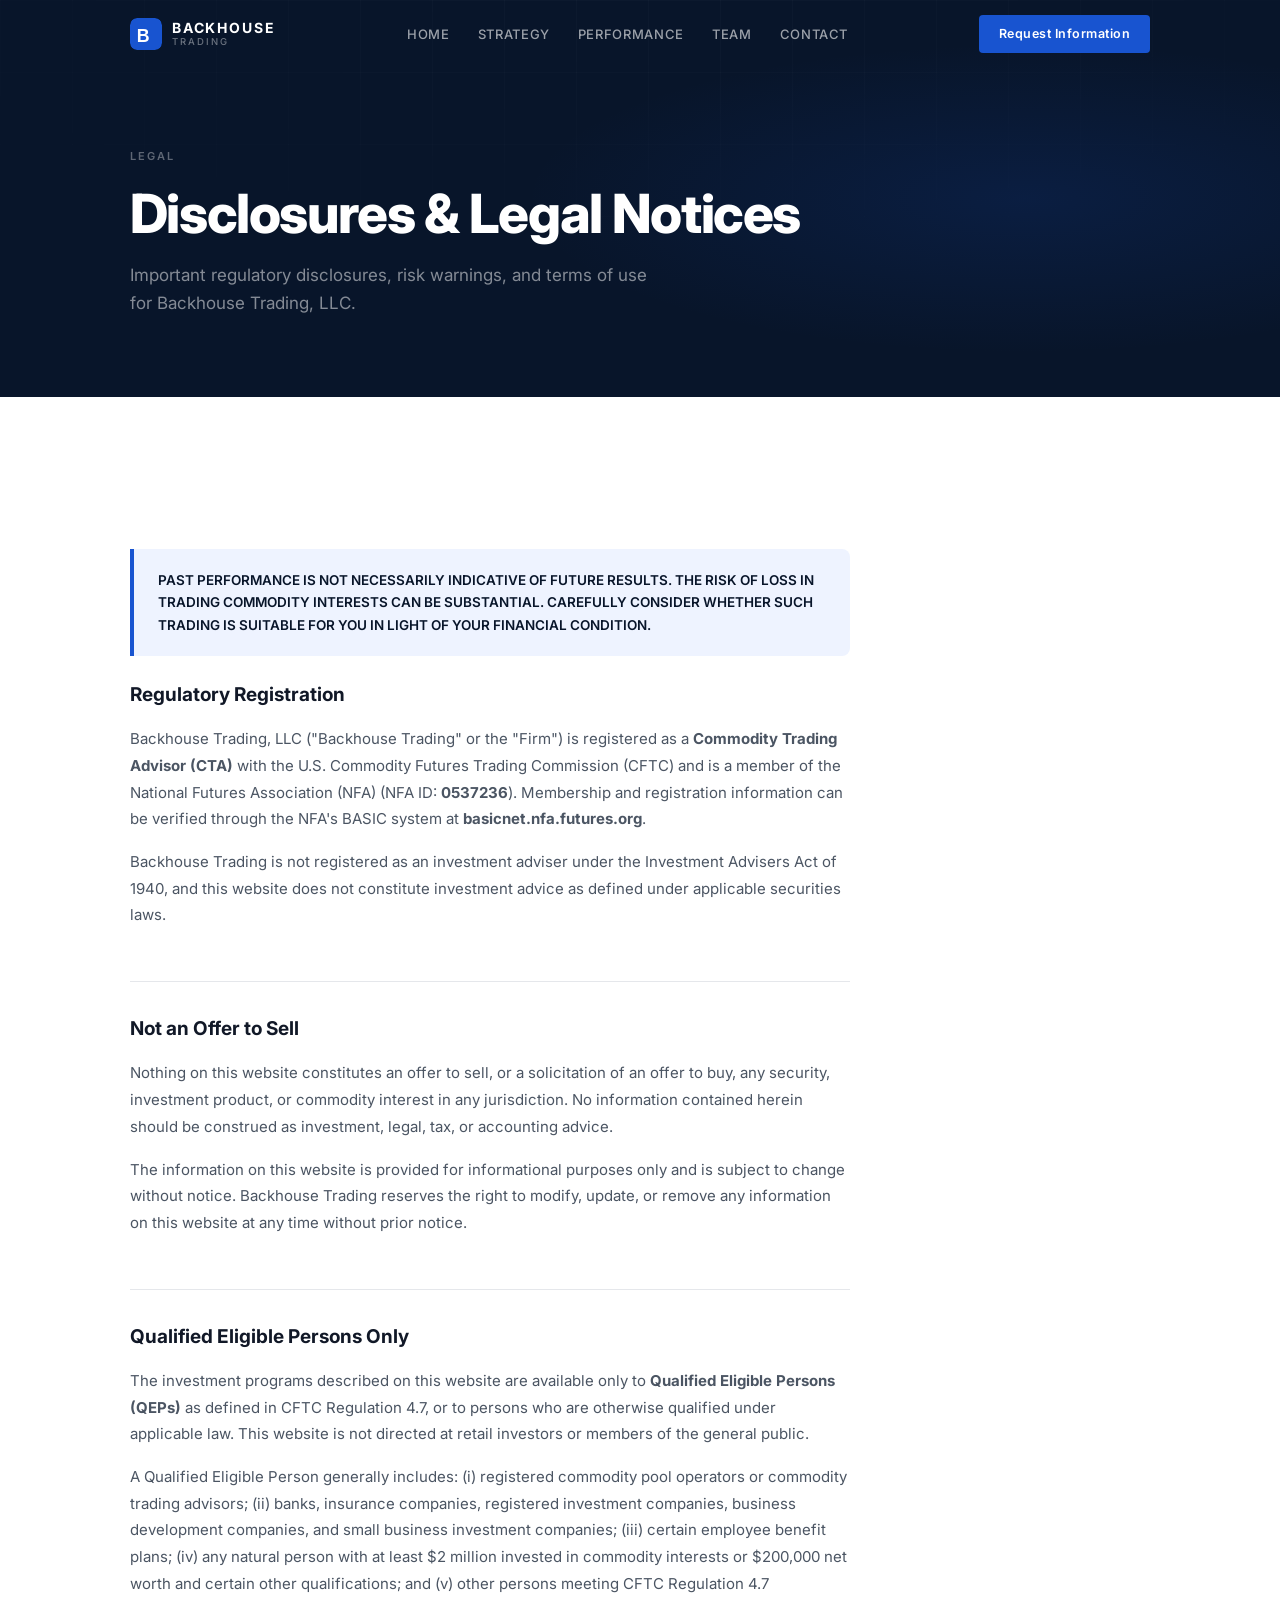
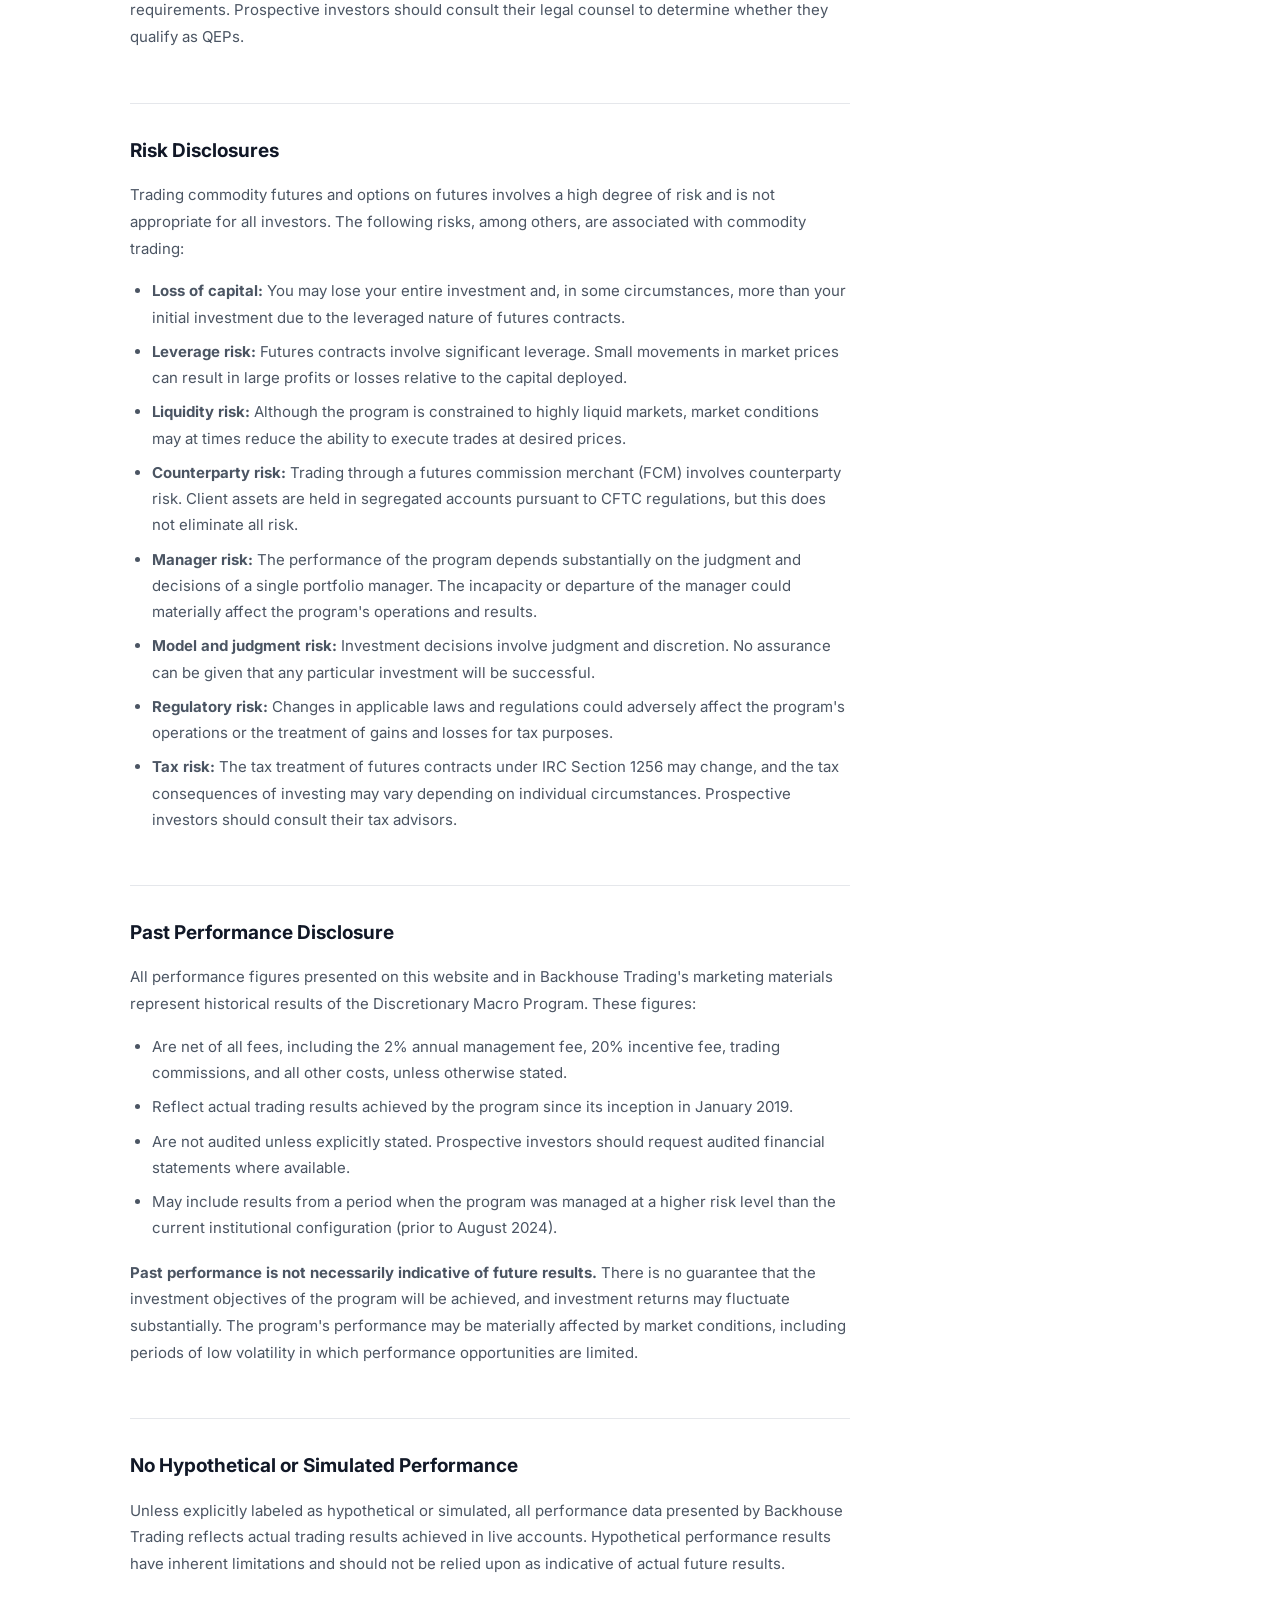
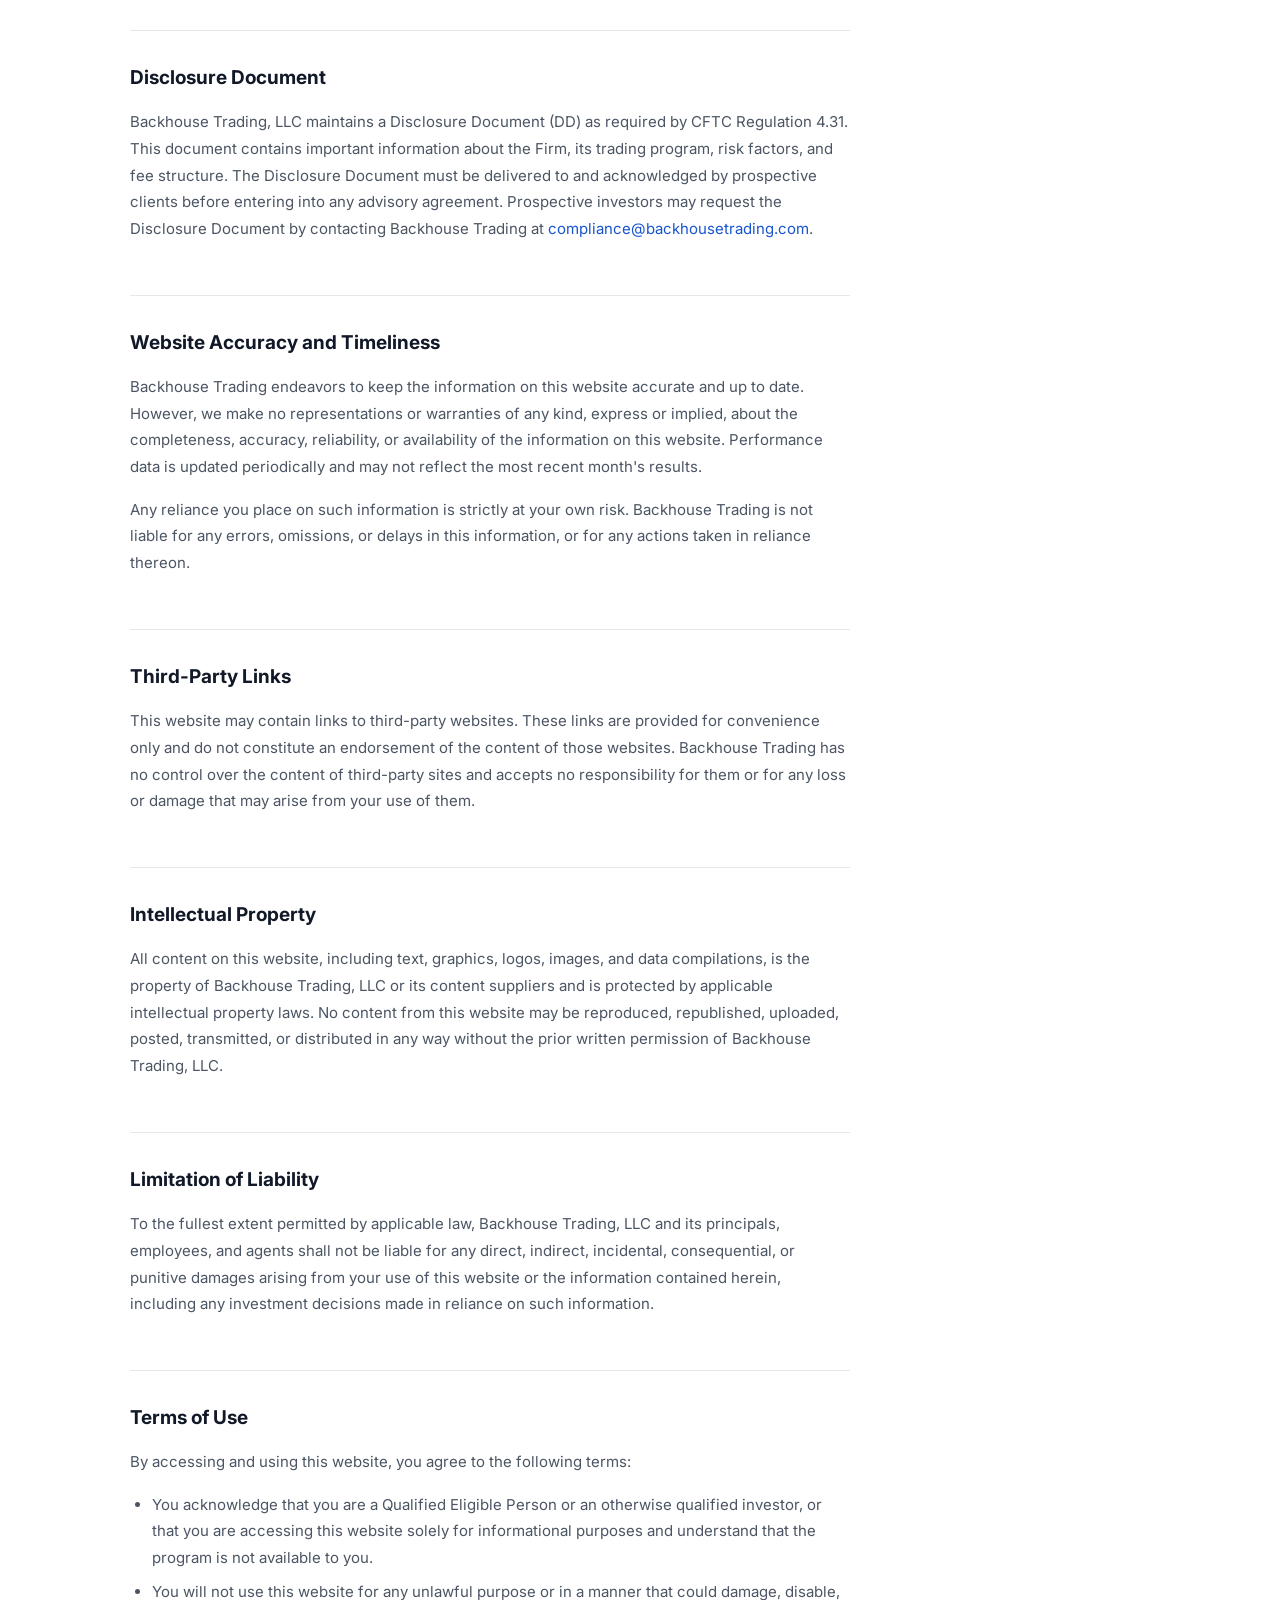
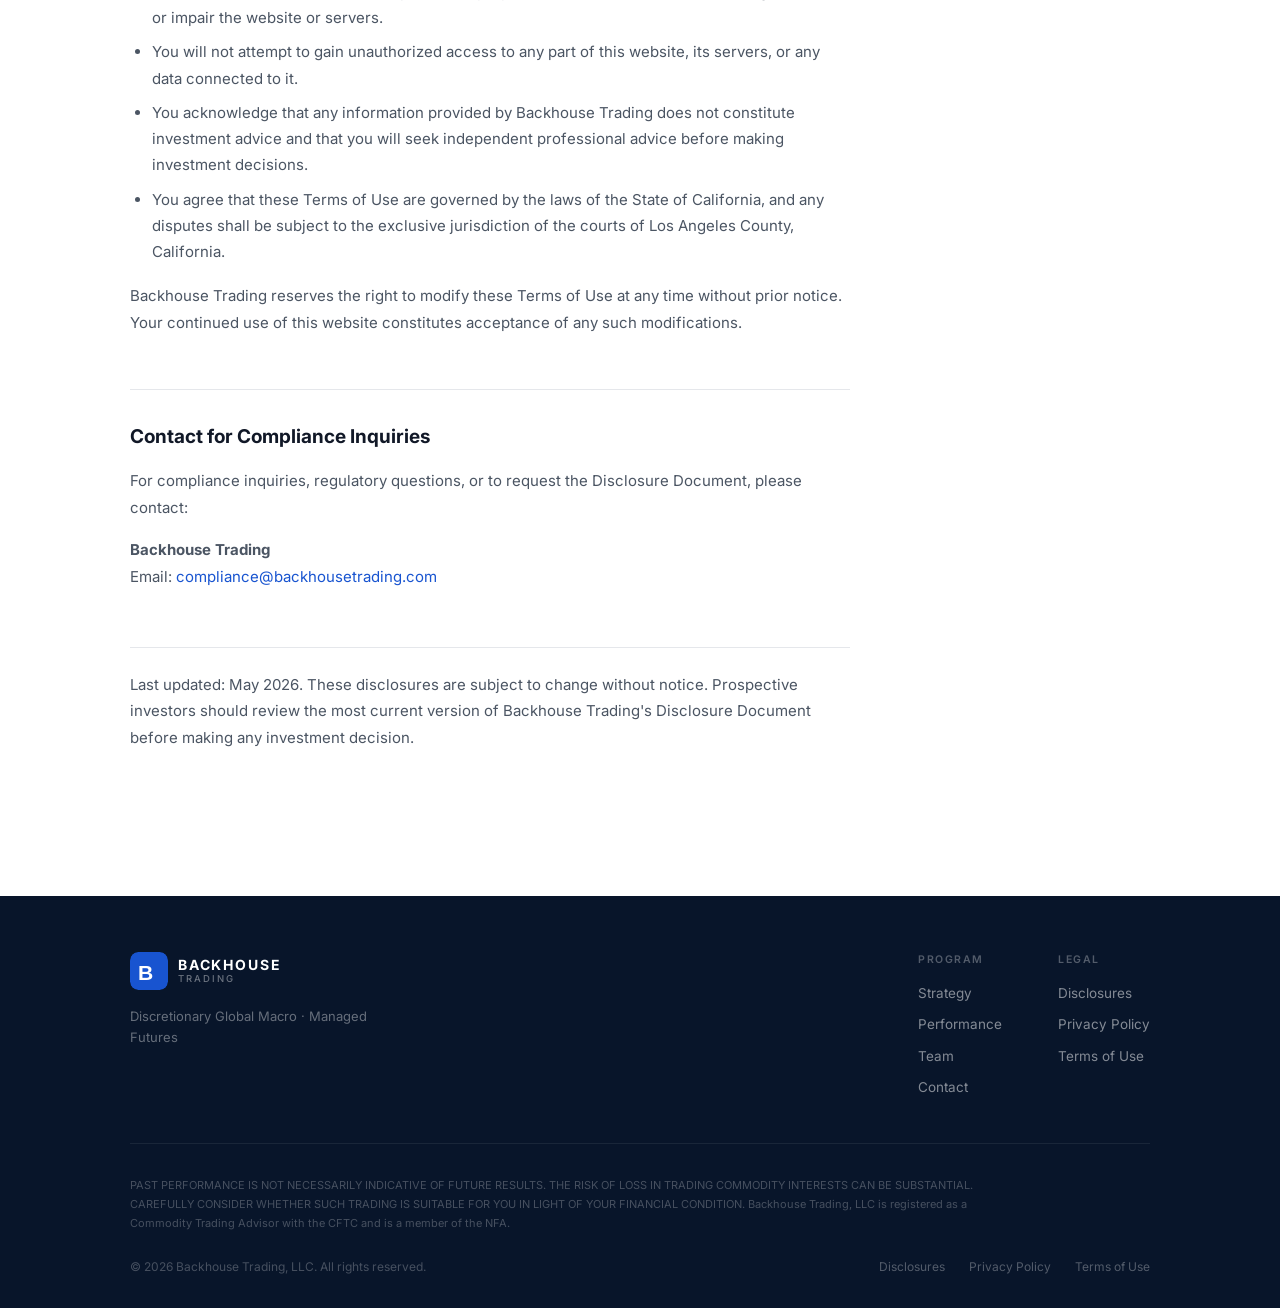
==== legal.html @ 1da24211 "initial design" ====
<!DOCTYPE html>
<html lang="en">
<head>
  <meta charset="UTF-8">
  <meta name="viewport" content="width=device-width, initial-scale=1.0">
  <title>Legal Disclosures — Backhouse Trading</title>
  <meta name="description" content="Legal disclosures, regulatory information, and important risk notices for Backhouse Trading, LLC.">
  <meta name="robots" content="noindex, nofollow">
  <link rel="stylesheet" href="assets/css/styles.css">
  <link rel="icon" type="image/svg+xml" href="data:image/svg+xml,<svg xmlns='http://www.w3.org/2000/svg' viewBox='0 0 32 32'><rect width='32' height='32' rx='6' fill='%231854D0'/><text x='6' y='23' font-family='Inter,sans-serif' font-size='18' font-weight='800' fill='white'>B</text></svg>">
</head>
<body>

<!-- ======================================================
     NAVIGATION
     ====================================================== -->
<nav class="nav nav--scrolled" role="navigation">
  <div class="nav__inner">
    <a class="nav__logo" href="index.html">
      <img class="nav__logo-mark" src="assets/img/logo-mark.svg" alt="" aria-hidden="true">
      <div class="nav__logo-text">
        <span class="nav__logo-name">Backhouse</span>
        <span class="nav__logo-sub">Trading</span>
      </div>
    </a>
    <ul class="nav__links">
      <li><a href="index.html">Home</a></li>
      <li><a href="strategy.html">Strategy</a></li>
      <li><a href="performance.html">Performance</a></li>
      <li><a href="index.html#team">Team</a></li>
      <li><a href="index.html#contact">Contact</a></li>
    </ul>
    <a class="nav__cta" href="index.html#contact">Request Information</a>
    <button class="nav__hamburger" aria-label="Toggle menu"><span></span><span></span><span></span></button>
  </div>
</nav>
<div class="nav__drawer">
  <a href="index.html">Home</a>
  <a href="strategy.html">Strategy</a>
  <a href="performance.html">Performance</a>
  <a href="index.html#team">Team</a>
  <a href="index.html#contact">Contact</a>
</div>

<!-- ======================================================
     PAGE HERO
     ====================================================== -->
<section class="page-hero">
  <div class="container page-hero__inner">
    <p class="page-hero__label">Legal</p>
    <h1 class="page-hero__title">Disclosures &amp; Legal Notices</h1>
    <p class="page-hero__subtitle">
      Important regulatory disclosures, risk warnings, and terms of use
      for Backhouse Trading, LLC.
    </p>
  </div>
</section>

<!-- ======================================================
     LEGAL CONTENT
     ====================================================== -->
<section class="legal-body">
  <div class="container">
    <div class="legal-content">

      <!-- Important Notice Box -->
      <div class="notice-box">
        <p>PAST PERFORMANCE IS NOT NECESSARILY INDICATIVE OF FUTURE RESULTS. THE RISK OF LOSS IN TRADING
        COMMODITY INTERESTS CAN BE SUBSTANTIAL. CAREFULLY CONSIDER WHETHER SUCH TRADING IS SUITABLE FOR
        YOU IN LIGHT OF YOUR FINANCIAL CONDITION.</p>
      </div>

      <h2>Regulatory Registration</h2>
      <p>
        Backhouse Trading, LLC ("Backhouse Trading" or the "Firm") is registered as a
        <strong>Commodity Trading Advisor (CTA)</strong> with the U.S. Commodity Futures Trading
        Commission (CFTC) and is a member of the National Futures Association (NFA)
        (NFA ID: <strong>0537236</strong>). Membership and registration information can be verified
        through the NFA's BASIC system at <strong>basicnet.nfa.futures.org</strong>.
      </p>
      <p>
        Backhouse Trading is not registered as an investment adviser under the Investment Advisers
        Act of 1940, and this website does not constitute investment advice as defined under
        applicable securities laws.
      </p>

      <h2>Not an Offer to Sell</h2>
      <p>
        Nothing on this website constitutes an offer to sell, or a solicitation of an offer to buy,
        any security, investment product, or commodity interest in any jurisdiction. No information
        contained herein should be construed as investment, legal, tax, or accounting advice.
      </p>
      <p>
        The information on this website is provided for informational purposes only and is subject
        to change without notice. Backhouse Trading reserves the right to modify, update, or remove
        any information on this website at any time without prior notice.
      </p>

      <h2>Qualified Eligible Persons Only</h2>
      <p>
        The investment programs described on this website are available only to
        <strong>Qualified Eligible Persons (QEPs)</strong> as defined in CFTC Regulation 4.7, or to
        persons who are otherwise qualified under applicable law. This website is not directed at
        retail investors or members of the general public.
      </p>
      <p>
        A Qualified Eligible Person generally includes: (i) registered commodity pool operators or
        commodity trading advisors; (ii) banks, insurance companies, registered investment companies,
        business development companies, and small business investment companies; (iii) certain employee
        benefit plans; (iv) any natural person with at least $2 million invested in commodity interests
        or $200,000 net worth and certain other qualifications; and (v) other persons meeting CFTC
        Regulation 4.7 requirements. Prospective investors should consult their legal counsel to
        determine whether they qualify as QEPs.
      </p>

      <h2>Risk Disclosures</h2>
      <p>
        Trading commodity futures and options on futures involves a high degree of risk and is not
        appropriate for all investors. The following risks, among others, are associated with
        commodity trading:
      </p>
      <ul>
        <li><strong>Loss of capital:</strong> You may lose your entire investment and, in some circumstances, more than your initial investment due to the leveraged nature of futures contracts.</li>
        <li><strong>Leverage risk:</strong> Futures contracts involve significant leverage. Small movements in market prices can result in large profits or losses relative to the capital deployed.</li>
        <li><strong>Liquidity risk:</strong> Although the program is constrained to highly liquid markets, market conditions may at times reduce the ability to execute trades at desired prices.</li>
        <li><strong>Counterparty risk:</strong> Trading through a futures commission merchant (FCM) involves counterparty risk. Client assets are held in segregated accounts pursuant to CFTC regulations, but this does not eliminate all risk.</li>
        <li><strong>Manager risk:</strong> The performance of the program depends substantially on the judgment and decisions of a single portfolio manager. The incapacity or departure of the manager could materially affect the program's operations and results.</li>
        <li><strong>Model and judgment risk:</strong> Investment decisions involve judgment and discretion. No assurance can be given that any particular investment will be successful.</li>
        <li><strong>Regulatory risk:</strong> Changes in applicable laws and regulations could adversely affect the program's operations or the treatment of gains and losses for tax purposes.</li>
        <li><strong>Tax risk:</strong> The tax treatment of futures contracts under IRC Section 1256 may change, and the tax consequences of investing may vary depending on individual circumstances. Prospective investors should consult their tax advisors.</li>
      </ul>

      <h2>Past Performance Disclosure</h2>
      <p>
        All performance figures presented on this website and in Backhouse Trading's marketing
        materials represent historical results of the Discretionary Macro Program. These figures:
      </p>
      <ul>
        <li>Are net of all fees, including the 2% annual management fee, 20% incentive fee, trading commissions, and all other costs, unless otherwise stated.</li>
        <li>Reflect actual trading results achieved by the program since its inception in January 2019.</li>
        <li>Are not audited unless explicitly stated. Prospective investors should request audited financial statements where available.</li>
        <li>May include results from a period when the program was managed at a higher risk level than the current institutional configuration (prior to August 2024).</li>
      </ul>
      <p>
        <strong>Past performance is not necessarily indicative of future results.</strong> There is no
        guarantee that the investment objectives of the program will be achieved, and investment returns
        may fluctuate substantially. The program's performance may be materially affected by market
        conditions, including periods of low volatility in which performance opportunities are limited.
      </p>

      <h2>No Hypothetical or Simulated Performance</h2>
      <p>
        Unless explicitly labeled as hypothetical or simulated, all performance data presented by
        Backhouse Trading reflects actual trading results achieved in live accounts. Hypothetical
        performance results have inherent limitations and should not be relied upon as indicative
        of actual future results.
      </p>

      <h2>Disclosure Document</h2>
      <p>
        Backhouse Trading, LLC maintains a Disclosure Document (DD) as required by CFTC Regulation 4.31.
        This document contains important information about the Firm, its trading program, risk factors,
        and fee structure. The Disclosure Document must be delivered to and acknowledged by prospective
        clients before entering into any advisory agreement. Prospective investors may request the
        Disclosure Document by contacting Backhouse Trading at
        <a href="mailto:compliance@backhousetrading.com">compliance@backhousetrading.com</a>.
      </p>

      <h2>Website Accuracy and Timeliness</h2>
      <p>
        Backhouse Trading endeavors to keep the information on this website accurate and up to date.
        However, we make no representations or warranties of any kind, express or implied, about the
        completeness, accuracy, reliability, or availability of the information on this website.
        Performance data is updated periodically and may not reflect the most recent month's results.
      </p>
      <p>
        Any reliance you place on such information is strictly at your own risk. Backhouse Trading
        is not liable for any errors, omissions, or delays in this information, or for any actions
        taken in reliance thereon.
      </p>

      <h2>Third-Party Links</h2>
      <p>
        This website may contain links to third-party websites. These links are provided for
        convenience only and do not constitute an endorsement of the content of those websites.
        Backhouse Trading has no control over the content of third-party sites and accepts no
        responsibility for them or for any loss or damage that may arise from your use of them.
      </p>

      <h2>Intellectual Property</h2>
      <p>
        All content on this website, including text, graphics, logos, images, and data compilations,
        is the property of Backhouse Trading, LLC or its content suppliers and is protected by applicable
        intellectual property laws. No content from this website may be reproduced, republished,
        uploaded, posted, transmitted, or distributed in any way without the prior written permission
        of Backhouse Trading, LLC.
      </p>

      <h2>Limitation of Liability</h2>
      <p>
        To the fullest extent permitted by applicable law, Backhouse Trading, LLC and its principals,
        employees, and agents shall not be liable for any direct, indirect, incidental, consequential,
        or punitive damages arising from your use of this website or the information contained herein,
        including any investment decisions made in reliance on such information.
      </p>

      <h2 id="terms">Terms of Use</h2>
      <p>
        By accessing and using this website, you agree to the following terms:
      </p>
      <ul>
        <li>You acknowledge that you are a Qualified Eligible Person or an otherwise qualified investor, or that you are accessing this website solely for informational purposes and understand that the program is not available to you.</li>
        <li>You will not use this website for any unlawful purpose or in a manner that could damage, disable, or impair the website or servers.</li>
        <li>You will not attempt to gain unauthorized access to any part of this website, its servers, or any data connected to it.</li>
        <li>You acknowledge that any information provided by Backhouse Trading does not constitute investment advice and that you will seek independent professional advice before making investment decisions.</li>
        <li>You agree that these Terms of Use are governed by the laws of the State of California, and any disputes shall be subject to the exclusive jurisdiction of the courts of Los Angeles County, California.</li>
      </ul>
      <p>
        Backhouse Trading reserves the right to modify these Terms of Use at any time without prior notice.
        Your continued use of this website constitutes acceptance of any such modifications.
      </p>

      <h2>Contact for Compliance Inquiries</h2>
      <p>
        For compliance inquiries, regulatory questions, or to request the Disclosure Document, please contact:
      </p>
      <p>
        <strong>Backhouse Trading</strong><br>
        Email: <a href="mailto:compliance@backhousetrading.com">compliance@backhousetrading.com</a>
      </p>

      <p class="legal-meta">
        Last updated: May 2026. These disclosures are subject to change without notice. Prospective
        investors should review the most current version of Backhouse Trading's Disclosure Document
        before making any investment decision.
      </p>
    </div>
  </div>
</section>

<!-- ======================================================
     FOOTER
     ====================================================== -->
<footer class="footer" role="contentinfo">
  <div class="container footer__inner">
    <div class="footer__top">
      <div class="footer__brand">
        <div class="footer__brand-lockup">
          <img class="footer__brand-mark" src="assets/img/logo-mark.svg" alt="" aria-hidden="true">
          <div>
            <p class="footer__brand-name">Backhouse</p>
            <p class="footer__brand-sub">Trading</p>
          </div>
        </div>
        <p class="footer__brand-tagline">Discretionary Global Macro · Managed Futures</p>
      </div>
      <nav class="footer__nav" aria-label="Footer navigation">
        <div>
          <p class="footer__col-title">Program</p>
          <div class="footer__col">
            <a href="strategy.html">Strategy</a>
            <a href="performance.html">Performance</a>
            <a href="index.html#team">Team</a>
            <a href="index.html#contact">Contact</a>
          </div>
        </div>
        <div>
          <p class="footer__col-title">Legal</p>
          <div class="footer__col">
            <a href="legal.html">Disclosures</a>
            <a href="privacy.html">Privacy Policy</a>
            <a href="legal.html#terms">Terms of Use</a>
          </div>
        </div>
      </nav>
    </div>
    <div class="footer__bottom">
      <p class="footer__disclaimer">
        PAST PERFORMANCE IS NOT NECESSARILY INDICATIVE OF FUTURE RESULTS. THE RISK OF LOSS IN TRADING COMMODITY INTERESTS CAN BE SUBSTANTIAL.
        CAREFULLY CONSIDER WHETHER SUCH TRADING IS SUITABLE FOR YOU IN LIGHT OF YOUR FINANCIAL CONDITION.
        Backhouse Trading, LLC is registered as a Commodity Trading Advisor with the CFTC and is a member of the NFA.
      </p>
      <div class="footer__meta">
        <p class="footer__copy">&copy; 2026 Backhouse Trading, LLC. All rights reserved.</p>
        <div class="footer__legal-links">
          <a href="legal.html">Disclosures</a>
          <a href="privacy.html">Privacy Policy</a>
          <a href="legal.html#terms">Terms of Use</a>
        </div>
      </div>
    </div>
  </div>
</footer>

<script src="assets/js/main.js"></script>
</body>
</html>
---- assets/css/styles.css ----
/* ============================================================
   BACKHOUSE TRADING — Stylesheet
   ============================================================ */

@import url('https://fonts.googleapis.com/css2?family=Inter:wght@300;400;500;600;700;800&display=swap');

/* --- Reset --- */
*, *::before, *::after { box-sizing: border-box; margin: 0; padding: 0; }
html { scroll-behavior: smooth; font-size: 16px; }
img { max-width: 100%; display: block; }

/* --- Design Tokens --- */
:root {
  --navy:        #08152A;
  --navy-mid:    #0D1F3C;
  --blue:        #1854D0;
  --blue-dark:   #1242AD;
  --blue-muted:  #EEF3FF;
  --white:       #FFFFFF;
  --off-white:   #F8F9FB;
  --gray-50:     #F3F4F6;
  --gray-100:    #E5E7EB;
  --gray-300:    #D1D5DB;
  --gray-500:    #6B7280;
  --gray-600:    #4B5563;
  --gray-700:    #374151;
  --gray-900:    #111827;
  --positive:    #16A34A;
  --negative:    #DC2626;

  --font: 'Inter', -apple-system, BlinkMacSystemFont, 'Segoe UI', sans-serif;

  --section-pad: clamp(72px, 10vw, 128px);
  --page-margin: clamp(24px, 7vw, 108px);
  --max-width:   1200px;
  --radius:      8px;
  --transition:  180ms ease;
}

/* --- Base --- */
body {
  font-family: var(--font);
  color: var(--gray-900);
  background: var(--white);
  line-height: 1.6;
  -webkit-font-smoothing: antialiased;
}

a { color: var(--blue); text-decoration: none; transition: color var(--transition); }
a:hover { color: var(--blue-dark); }

/* --- Layout --- */
.container {
  max-width: var(--max-width);
  margin: 0 auto;
  padding: 0 var(--page-margin);
}

/* ============================================================
   NAVIGATION
   ============================================================ */
.nav {
  position: fixed;
  top: 0; left: 0; right: 0;
  z-index: 200;
  height: 68px;
  display: flex;
  align-items: center;
  transition: background 280ms ease, box-shadow 280ms ease;
}

.nav--scrolled {
  background: rgba(8, 21, 42, 0.96);
  backdrop-filter: blur(16px);
  -webkit-backdrop-filter: blur(16px);
  box-shadow: 0 1px 0 rgba(255,255,255,0.07);
}

.nav__inner {
  max-width: var(--max-width);
  width: 100%;
  margin: 0 auto;
  padding: 0 var(--page-margin);
  display: flex;
  align-items: center;
  justify-content: space-between;
  gap: 32px;
}

.nav__logo {
  text-decoration: none;
  display: flex;
  flex-direction: row;
  align-items: center;
  gap: 10px;
  flex-shrink: 0;
}
.nav__logo-mark {
  width: 32px;
  height: 32px;
  border-radius: 7px;
  flex-shrink: 0;
  display: block;
}
.nav__logo-text {
  display: flex;
  flex-direction: column;
  gap: 2px;
}
.nav__logo-name {
  font-size: 14px;
  font-weight: 700;
  letter-spacing: 0.14em;
  text-transform: uppercase;
  color: var(--white);
  line-height: 1;
}
.nav__logo-sub {
  font-size: 9.5px;
  font-weight: 500;
  letter-spacing: 0.22em;
  text-transform: uppercase;
  color: rgba(255,255,255,0.4);
  line-height: 1;
}

.nav__links {
  display: flex;
  align-items: center;
  gap: 28px;
  list-style: none;
}
.nav__links a {
  font-size: 13px;
  font-weight: 500;
  letter-spacing: 0.05em;
  text-transform: uppercase;
  color: rgba(255,255,255,0.6);
  transition: color var(--transition);
  text-decoration: none;
}
.nav__links a:hover,
.nav__links a.active {
  color: var(--white);
}

.nav__cta {
  font-size: 12.5px;
  font-weight: 600;
  letter-spacing: 0.04em;
  color: var(--white) !important;
  background: var(--blue);
  padding: 9px 20px;
  border-radius: 4px;
  white-space: nowrap;
  transition: background var(--transition) !important;
}
.nav__cta:hover { background: var(--blue-dark) !important; }

/* Mobile hamburger */
.nav__hamburger {
  display: none;
  flex-direction: column;
  justify-content: center;
  gap: 5px;
  background: none;
  border: none;
  cursor: pointer;
  padding: 6px;
  z-index: 201;
}
.nav__hamburger span {
  display: block;
  width: 22px;
  height: 1.5px;
  background: var(--white);
  border-radius: 2px;
  transition: transform 260ms ease, opacity 260ms ease;
}
.nav__hamburger.open span:nth-child(1) { transform: translateY(6.5px) rotate(45deg); }
.nav__hamburger.open span:nth-child(2) { opacity: 0; }
.nav__hamburger.open span:nth-child(3) { transform: translateY(-6.5px) rotate(-45deg); }

/* Mobile nav drawer */
.nav__drawer {
  display: none;
  position: fixed;
  inset: 0;
  background: var(--navy);
  z-index: 199;
  flex-direction: column;
  align-items: center;
  justify-content: center;
  gap: 12px;
  opacity: 0;
  pointer-events: none;
  transition: opacity 260ms ease;
}
.nav__drawer.open {
  opacity: 1;
  pointer-events: all;
}
.nav__drawer a {
  font-size: 24px;
  font-weight: 600;
  color: rgba(255,255,255,0.7);
  text-decoration: none;
  transition: color var(--transition);
  padding: 12px 0;
}
.nav__drawer a:hover { color: var(--white); }

/* ============================================================
   HERO
   ============================================================ */
.hero {
  min-height: 100vh;
  background: var(--navy);
  display: flex;
  align-items: center;
  position: relative;
  overflow: hidden;
}

/* Radial glow */
.hero::before {
  content: '';
  position: absolute;
  inset: 0;
  background:
    radial-gradient(ellipse 70% 50% at 65% 40%, rgba(24, 84, 208, 0.18) 0%, transparent 65%),
    radial-gradient(ellipse 40% 40% at 10% 85%, rgba(24, 84, 208, 0.07) 0%, transparent 55%);
  pointer-events: none;
}

/* Subtle grid overlay */
.hero::after {
  content: '';
  position: absolute;
  inset: 0;
  background-image:
    linear-gradient(rgba(255,255,255,0.025) 1px, transparent 1px),
    linear-gradient(90deg, rgba(255,255,255,0.025) 1px, transparent 1px);
  background-size: 72px 72px;
  mask-image: radial-gradient(ellipse 100% 100% at 50% 0%, black 10%, transparent 80%);
  pointer-events: none;
}

.hero__content {
  position: relative;
  z-index: 1;
  max-width: var(--max-width);
  margin: 0 auto;
  padding: 120px var(--page-margin) 80px;
  width: 100%;
}

.hero__tag {
  display: inline-flex;
  align-items: center;
  gap: 8px;
  font-size: 11px;
  font-weight: 600;
  letter-spacing: 0.2em;
  text-transform: uppercase;
  color: var(--blue);
  margin-bottom: 28px;
}
.hero__tag::before {
  content: '';
  display: block;
  width: 20px;
  height: 1.5px;
  background: var(--blue);
  flex-shrink: 0;
}

.hero__title {
  font-size: clamp(38px, 5.5vw, 68px);
  font-weight: 800;
  line-height: 1.05;
  letter-spacing: -0.025em;
  color: var(--white);
  margin-bottom: 28px;
  max-width: 680px;
}
.hero__title em {
  font-style: normal;
  color: rgba(255,255,255,0.38);
}

.hero__subtitle {
  font-size: clamp(15px, 1.8vw, 18px);
  line-height: 1.7;
  color: rgba(255,255,255,0.55);
  max-width: 500px;
  margin-bottom: 44px;
}

.hero__actions {
  display: flex;
  gap: 12px;
  flex-wrap: wrap;
  margin-bottom: 80px;
}

/* Scroll indicator */
.hero__scroll {
  display: flex;
  align-items: center;
  gap: 10px;
  font-size: 11px;
  font-weight: 500;
  letter-spacing: 0.12em;
  text-transform: uppercase;
  color: rgba(255,255,255,0.25);
  margin-top: 0;
  position: absolute;
  bottom: 36px;
  left: var(--page-margin);
}
.hero__scroll-line {
  width: 28px;
  height: 1px;
  background: rgba(255,255,255,0.2);
}

/* Key stats strip */
.hero__stats {
  display: grid;
  grid-template-columns: repeat(4, 1fr);
  border: 1px solid rgba(255,255,255,0.09);
  border-radius: var(--radius);
  overflow: hidden;
  max-width: 820px;
  background: rgba(255,255,255,0.02);
}
.hero__stat {
  padding: 24px 20px 24px 28px;
  border-right: 1px solid rgba(255,255,255,0.09);
  transition: background var(--transition);
}
.hero__stat:last-child { border-right: none; }
.hero__stat:hover { background: rgba(255,255,255,0.04); }

.hero__stat-value {
  font-size: clamp(24px, 2.8vw, 32px);
  font-weight: 700;
  letter-spacing: -0.02em;
  color: var(--white);
  line-height: 1.1;
  margin-bottom: 8px;
}
.hero__stat-label {
  font-size: 11px;
  font-weight: 500;
  letter-spacing: 0.07em;
  text-transform: uppercase;
  color: rgba(255,255,255,0.38);
  line-height: 1.4;
}

/* ============================================================
   BUTTONS
   ============================================================ */
.btn {
  display: inline-flex;
  align-items: center;
  gap: 8px;
  font-family: var(--font);
  font-size: 13.5px;
  font-weight: 600;
  letter-spacing: 0.02em;
  padding: 13px 26px;
  border-radius: 4px;
  cursor: pointer;
  border: none;
  text-decoration: none;
  transition: all var(--transition);
  white-space: nowrap;
}
.btn--primary {
  background: var(--blue);
  color: var(--white);
}
.btn--primary:hover {
  background: var(--blue-dark);
  color: var(--white);
  transform: translateY(-1px);
  box-shadow: 0 8px 28px rgba(24, 84, 208, 0.38);
}
.btn--ghost {
  background: transparent;
  color: rgba(255,255,255,0.7);
  border: 1px solid rgba(255,255,255,0.18);
}
.btn--ghost:hover {
  background: rgba(255,255,255,0.06);
  color: var(--white);
  border-color: rgba(255,255,255,0.36);
}
.btn--outline {
  background: transparent;
  color: var(--blue);
  border: 1.5px solid var(--blue);
}
.btn--outline:hover {
  background: var(--blue);
  color: var(--white);
}

/* ============================================================
   SECTION TYPOGRAPHY
   ============================================================ */
.eyebrow {
  font-size: 11px;
  font-weight: 600;
  letter-spacing: 0.2em;
  text-transform: uppercase;
  color: var(--blue);
  margin-bottom: 14px;
}
.eyebrow--muted {
  color: rgba(255,255,255,0.38);
}

.section-title {
  font-size: clamp(26px, 3.5vw, 42px);
  font-weight: 700;
  letter-spacing: -0.02em;
  line-height: 1.15;
  color: var(--gray-900);
  margin-bottom: 18px;
}
.section-title--white { color: var(--white); }

.section-lead {
  font-size: 17px;
  line-height: 1.72;
  color: var(--gray-500);
  max-width: 560px;
}
.section-lead--white { color: rgba(255,255,255,0.55); }

/* ============================================================
   OVERVIEW (ABOUT THE PROGRAM)
   ============================================================ */
.overview { padding: var(--section-pad) 0; }

.overview__grid {
  display: grid;
  grid-template-columns: 1fr 1fr;
  gap: 80px;
  align-items: center;
}

.overview__features {
  display: flex;
  flex-direction: column;
  gap: 20px;
  margin-top: 40px;
}

.feature-item {
  display: flex;
  align-items: flex-start;
  gap: 18px;
}
.feature-item__icon {
  width: 40px;
  height: 40px;
  border-radius: 6px;
  background: var(--blue-muted);
  display: flex;
  align-items: center;
  justify-content: center;
  flex-shrink: 0;
  color: var(--blue);
}
.feature-item__title {
  font-size: 14.5px;
  font-weight: 600;
  color: var(--gray-900);
  margin-bottom: 4px;
}
.feature-item__text {
  font-size: 14px;
  line-height: 1.65;
  color: var(--gray-500);
}

/* Stats stack on right */
.stat-stack {
  display: flex;
  flex-direction: column;
  gap: 10px;
}
.stat-card {
  background: var(--off-white);
  border: 1px solid var(--gray-100);
  border-radius: var(--radius);
  padding: 22px 28px;
  display: flex;
  align-items: center;
  justify-content: space-between;
  transition: border-color var(--transition), box-shadow var(--transition), transform var(--transition);
}
.stat-card:hover {
  border-color: rgba(24, 84, 208, 0.3);
  box-shadow: 0 4px 20px rgba(24, 84, 208, 0.07);
  transform: translateX(4px);
}
.stat-card__label {
  font-size: 13px;
  font-weight: 500;
  color: var(--gray-500);
}
.stat-card__value {
  font-size: 24px;
  font-weight: 700;
  letter-spacing: -0.02em;
  color: var(--gray-900);
}
.stat-card__value--blue { color: var(--blue); }

.overview__note {
  font-size: 11px;
  color: var(--gray-300);
  margin-top: 16px;
  line-height: 1.6;
}

/* ============================================================
   PHILOSOPHY
   ============================================================ */
.philosophy {
  background: var(--navy);
  padding: var(--section-pad) 0;
}

.philosophy__header {
  max-width: 560px;
  margin-bottom: 60px;
}

.philosophy__grid {
  display: grid;
  grid-template-columns: repeat(3, 1fr);
  border-top: 1px solid rgba(255,255,255,0.07);
}
.philosophy__item {
  padding: 48px 40px;
  border-right: 1px solid rgba(255,255,255,0.07);
  transition: background var(--transition);
}
.philosophy__item:last-child { border-right: none; }
.philosophy__item:hover { background: rgba(255,255,255,0.03); }

.philosophy__num {
  font-size: 56px;
  font-weight: 800;
  letter-spacing: -0.04em;
  color: rgba(255,255,255,0.05);
  line-height: 1;
  margin-bottom: 28px;
}
.philosophy__title {
  font-size: 17px;
  font-weight: 600;
  color: var(--white);
  line-height: 1.35;
  margin-bottom: 14px;
}
.philosophy__text {
  font-size: 14px;
  line-height: 1.72;
  color: rgba(255,255,255,0.48);
}

/* ============================================================
   PROCESS
   ============================================================ */
.process { padding: var(--section-pad) 0; }

.process__header {
  display: grid;
  grid-template-columns: 1fr 1fr;
  gap: 40px;
  align-items: end;
  margin-bottom: 64px;
}

.process__steps {
  display: grid;
  grid-template-columns: repeat(3, 1fr);
  gap: 2px;
  background: var(--gray-100);
  border-radius: var(--radius);
  overflow: hidden;
}

.process__step {
  background: var(--white);
  padding: 40px 36px;
}

.process__step-badge {
  width: 36px;
  height: 36px;
  border-radius: 50%;
  background: var(--blue);
  color: var(--white);
  font-size: 14px;
  font-weight: 700;
  display: flex;
  align-items: center;
  justify-content: center;
  margin-bottom: 20px;
}
.process__step-title {
  font-size: 17px;
  font-weight: 700;
  color: var(--gray-900);
  margin-bottom: 24px;
}
.process__items {
  display: flex;
  flex-direction: column;
  gap: 14px;
}
.process__item-heading {
  font-size: 13px;
  font-weight: 600;
  color: var(--gray-700);
  margin-bottom: 3px;
}
.process__item-text {
  font-size: 13px;
  line-height: 1.6;
  color: var(--gray-500);
}
.process__item + .process__item {
  padding-top: 14px;
  border-top: 1px solid var(--gray-100);
}

/* Risk management pills */
.risk-rules {
  background: var(--off-white);
  border: 1px solid var(--gray-100);
  border-radius: var(--radius);
  padding: 40px;
  margin-top: 40px;
}
.risk-rules__title {
  font-size: 16px;
  font-weight: 700;
  color: var(--gray-900);
  margin-bottom: 24px;
}
.risk-rules__grid {
  display: grid;
  grid-template-columns: repeat(auto-fill, minmax(220px, 1fr));
  gap: 12px;
}
.risk-rule {
  display: flex;
  align-items: center;
  gap: 10px;
  font-size: 13.5px;
  color: var(--gray-700);
}
.risk-rule::before {
  content: '';
  width: 6px;
  height: 6px;
  border-radius: 50%;
  background: var(--blue);
  flex-shrink: 0;
}

/* ============================================================
   PERFORMANCE SNAPSHOT
   ============================================================ */
.perf-snap {
  background: var(--off-white);
  padding: var(--section-pad) 0;
}

.perf-snap__header {
  display: flex;
  justify-content: space-between;
  align-items: flex-end;
  margin-bottom: 48px;
  gap: 24px;
  flex-wrap: wrap;
}

.perf-metrics {
  display: grid;
  grid-template-columns: repeat(4, 1fr);
  gap: 16px;
  margin-bottom: 12px;
}
.perf-metric {
  background: var(--white);
  border: 1px solid var(--gray-100);
  border-radius: var(--radius);
  padding: 28px 24px;
  text-align: center;
  transition: box-shadow var(--transition), transform var(--transition);
}
.perf-metric:hover {
  box-shadow: 0 8px 32px rgba(0,0,0,0.06);
  transform: translateY(-2px);
}
.perf-metric__value {
  font-size: clamp(26px, 3vw, 36px);
  font-weight: 700;
  letter-spacing: -0.025em;
  color: var(--gray-900);
  margin-bottom: 8px;
}
.perf-metric__value--blue { color: var(--blue); }
.perf-metric__label {
  font-size: 11px;
  font-weight: 600;
  letter-spacing: 0.07em;
  text-transform: uppercase;
  color: var(--gray-500);
  line-height: 1.5;
}
.perf-metric__period {
  font-size: 10px;
  color: var(--gray-300);
  margin-top: 4px;
  letter-spacing: 0.04em;
}

.perf-disclaimer {
  font-size: 11px;
  color: var(--gray-400, #9CA3AF);
  line-height: 1.65;
  margin-top: 20px;
}

/* Returns table */
.returns-wrap {
  overflow-x: auto;
  border-radius: var(--radius);
  border: 1px solid var(--gray-100);
  margin-top: 48px;
  box-shadow: 0 2px 12px rgba(0,0,0,0.04);
}
.returns-table {
  width: 100%;
  border-collapse: collapse;
  background: var(--white);
  font-size: 13px;
}
.returns-table th {
  padding: 12px 8px;
  text-align: center;
  font-size: 10.5px;
  font-weight: 600;
  letter-spacing: 0.08em;
  text-transform: uppercase;
  color: var(--gray-500);
  background: var(--gray-50);
  border-bottom: 1px solid var(--gray-100);
  white-space: nowrap;
}
.returns-table th:first-child {
  text-align: left;
  padding-left: 20px;
  position: sticky;
  left: 0;
  z-index: 2;
  background: var(--gray-50);
}
.returns-table td:first-child {
  position: sticky;
  left: 0;
  z-index: 1;
  box-shadow: 2px 0 6px rgba(0,0,0,0.05);
}
.returns-table td {
  padding: 10px 8px;
  text-align: center;
  border-bottom: 1px solid rgba(229,231,235,0.6);
  font-variant-numeric: tabular-nums;
  font-weight: 500;
  white-space: nowrap;
}
.returns-table td:first-child {
  text-align: left;
  padding-left: 20px;
  font-weight: 700;
  color: var(--gray-700);
  font-size: 13.5px;
}
.returns-table td:last-child { font-weight: 700; }
.returns-table tr:last-child td { border-bottom: none; }
.returns-table tr:hover td { background: rgba(24, 84, 208, 0.025); }

.cell--pos { color: var(--positive); background: rgba(22,163,74,0.06); }
.cell--neg { color: var(--negative); background: rgba(220,38,38,0.06); }
.cell--year.cell--pos { background: rgba(22,163,74,0.12); }
.cell--year.cell--neg { background: rgba(220,38,38,0.12); }
.cell--empty { color: var(--gray-300); }

/* ============================================================
   TEAM
   ============================================================ */
.team { padding: var(--section-pad) 0; }

.team__grid {
  display: grid;
  grid-template-columns: repeat(2, 1fr);
  gap: 32px;
  margin-top: 56px;
  max-width: 860px;
}

.team-card {
  display: flex;
  gap: 36px;
  align-items: flex-start;
  background: var(--off-white);
  border: 1px solid var(--gray-100);
  border-radius: 12px;
  padding: 40px;
  transition: box-shadow var(--transition), transform var(--transition);
}
.team-card:hover {
  box-shadow: 0 8px 36px rgba(0,0,0,0.07);
  transform: translateY(-2px);
}
.team-card__avatar {
  width: 120px;
  height: 120px;
  border-radius: 12px;
  background: var(--blue-muted);
  flex-shrink: 0;
  display: flex;
  align-items: center;
  justify-content: center;
  font-size: 28px;
  font-weight: 700;
  color: var(--blue);
  overflow: hidden;
}
.team-card__avatar img {
  width: 100%;
  height: 100%;
  object-fit: contain;
}
.team-card__name {
  font-size: 17px;
  font-weight: 700;
  color: var(--gray-900);
  margin-bottom: 3px;
}
.team-card__role {
  font-size: 11px;
  font-weight: 600;
  letter-spacing: 0.1em;
  text-transform: uppercase;
  color: var(--blue);
  margin-bottom: 14px;
}
.team-card__bio {
  font-size: 13.5px;
  line-height: 1.7;
  color: var(--gray-500);
}
.team-card__contact {
  margin-top: 14px;
  display: flex;
  flex-direction: column;
  gap: 4px;
}
.team-card__contact a {
  font-size: 13px;
  color: var(--gray-600);
  text-decoration: none;
  transition: color var(--transition);
  display: flex;
  align-items: center;
  gap: 7px;
}
.team-card__contact a:hover { color: var(--blue); }

.team-card__edu {
  display: flex;
  align-items: center;
  gap: 14px;
  margin-top: 20px;
  padding-top: 18px;
  border-top: 1px solid var(--gray-100);
}
.team-card__seal {
  width: 40px;
  height: 40px;
  flex-shrink: 0;
  opacity: 0.8;
}
.team-card__nfa {
  font-size: 11px;
  font-weight: 600;
  letter-spacing: 0.06em;
  color: var(--blue);
  background: var(--blue-muted);
  border: 1px solid rgba(24,84,208,0.15);
  border-radius: 5px;
  padding: 4px 10px;
  white-space: nowrap;
  margin-left: auto;
}

/* ============================================================
   PARTNERS
   ============================================================ */
.partners {
  background: var(--navy);
  padding: var(--section-pad) 0;
}
.partners__lead {
  text-align: center;
  margin-bottom: 52px;
}
.partners__logos {
  display: grid;
  grid-template-columns: repeat(3, 1fr);
  gap: 8px 32px;
  margin-top: 52px;
  align-items: center;
}
.partner-logo {
  display: flex;
  align-items: center;
  justify-content: center;
  padding: 18px 20px;
  opacity: 0.48;
  transition: opacity var(--transition), transform var(--transition);
  border-radius: 6px;
}
.partner-logo:hover {
  opacity: 0.88;
  transform: translateY(-2px);
}
.partner-logo img {
  width: auto;
  display: block;
  max-width: 160px;
}
@media (max-width: 600px) {
  .partners__logos { grid-template-columns: repeat(2, 1fr); }
}

/* ============================================================
   CONTACT
   ============================================================ */
.contact { padding: var(--section-pad) 0; }

.contact__grid {
  display: grid;
  grid-template-columns: 1fr 1fr;
  gap: 80px;
  align-items: start;
}

.contact__info {
  display: flex;
  flex-direction: column;
  gap: 28px;
  margin-top: 36px;
}
.contact-item { }
.contact-item__label {
  display: flex;
  align-items: center;
  gap: 6px;
  font-size: 10.5px;
  font-weight: 600;
  letter-spacing: 0.14em;
  text-transform: uppercase;
  color: var(--gray-500);
  margin-bottom: 5px;
}
.contact-item__icon {
  color: var(--blue);
  flex-shrink: 0;
}
.contact-item__value {
  font-size: 15.5px;
  color: var(--gray-900);
}
.contact-item__value a {
  color: var(--gray-900);
  border-bottom: 1px solid var(--gray-200);
  transition: all var(--transition);
}
.contact-item__value a:hover {
  color: var(--blue);
  border-color: var(--blue);
}

/* Form */
.form {
  background: var(--off-white);
  border: 1px solid var(--gray-100);
  border-radius: 12px;
  padding: 40px;
}
.form__title {
  font-size: 20px;
  font-weight: 700;
  color: var(--gray-900);
  margin-bottom: 6px;
}
.form__subtitle {
  font-size: 13.5px;
  color: var(--gray-500);
  margin-bottom: 28px;
  line-height: 1.6;
}
.form__row {
  display: grid;
  grid-template-columns: 1fr 1fr;
  gap: 16px;
}
.form__group { margin-bottom: 18px; }
.form__label {
  display: block;
  font-size: 12.5px;
  font-weight: 600;
  color: var(--gray-700);
  margin-bottom: 7px;
  letter-spacing: 0.02em;
}
.form__input,
.form__select,
.form__textarea {
  width: 100%;
  font-family: var(--font);
  font-size: 14px;
  color: var(--gray-900);
  background: var(--white);
  border: 1px solid var(--gray-200);
  border-radius: 5px;
  padding: 11px 14px;
  outline: none;
  transition: border-color var(--transition), box-shadow var(--transition);
  -webkit-appearance: none;
}
.form__input:focus,
.form__select:focus,
.form__textarea:focus {
  border-color: var(--blue);
  box-shadow: 0 0 0 3px rgba(24, 84, 208, 0.1);
}
.form__textarea { resize: vertical; min-height: 96px; }
.form__note {
  font-size: 11px;
  color: var(--gray-400, #9CA3AF);
  margin-top: 14px;
  line-height: 1.65;
}
.form__success {
  text-align: center;
  padding: 48px 24px;
  color: var(--positive);
  font-size: 15px;
  font-weight: 500;
}

/* ============================================================
   FOOTER
   ============================================================ */
.footer {
  background: var(--navy);
  padding: 56px 0 32px;
}
.footer__top {
  display: flex;
  justify-content: space-between;
  align-items: flex-start;
  gap: 48px;
  padding-bottom: 44px;
  border-bottom: 1px solid rgba(255,255,255,0.07);
  flex-wrap: wrap;
}
.footer__brand { }
.footer__brand-lockup {
  display: flex;
  align-items: center;
  gap: 10px;
  margin-bottom: 16px;
}
.footer__brand-mark {
  width: 38px;
  height: 38px;
  border-radius: 8px;
  flex-shrink: 0;
  display: block;
}
.footer__brand-name {
  font-size: 14px;
  font-weight: 700;
  letter-spacing: 0.14em;
  text-transform: uppercase;
  color: var(--white);
  line-height: 1;
  margin-bottom: 2px;
}
.footer__brand-sub {
  font-size: 9.5px;
  font-weight: 500;
  letter-spacing: 0.22em;
  text-transform: uppercase;
  color: rgba(255,255,255,0.4);
  line-height: 1;
}
.footer__brand-tagline {
  font-size: 13px;
  color: rgba(255,255,255,0.38);
  margin-top: 14px;
  max-width: 240px;
  line-height: 1.6;
}

.footer__nav {
  display: flex;
  gap: 56px;
  flex-wrap: wrap;
}
.footer__col-title {
  font-size: 10.5px;
  font-weight: 600;
  letter-spacing: 0.14em;
  text-transform: uppercase;
  color: rgba(255,255,255,0.3);
  margin-bottom: 14px;
}
.footer__col {
  display: flex;
  flex-direction: column;
  gap: 10px;
}
.footer__col a {
  font-size: 13.5px;
  color: rgba(255,255,255,0.5);
  text-decoration: none;
  transition: color var(--transition);
}
.footer__col a:hover { color: var(--white); }

.footer__bottom {
  padding-top: 32px;
}
.footer__disclaimer {
  font-size: 11px;
  line-height: 1.72;
  color: rgba(255,255,255,0.25);
  max-width: 900px;
  margin-bottom: 24px;
}
.footer__meta {
  display: flex;
  justify-content: space-between;
  align-items: center;
  flex-wrap: wrap;
  gap: 12px;
}
.footer__copy {
  font-size: 12px;
  color: rgba(255,255,255,0.25);
}
.footer__legal-links {
  display: flex;
  gap: 24px;
}
.footer__legal-links a {
  font-size: 12px;
  color: rgba(255,255,255,0.3);
  text-decoration: none;
  transition: color var(--transition);
}
.footer__legal-links a:hover { color: rgba(255,255,255,0.65); }

/* ============================================================
   PAGE HERO (inner pages)
   ============================================================ */
.page-hero {
  background: var(--navy);
  padding: 148px 0 80px;
  position: relative;
  overflow: hidden;
}
.page-hero::before {
  content: '';
  position: absolute;
  inset: 0;
  background: radial-gradient(ellipse 60% 60% at 80% 50%, rgba(24, 84, 208, 0.14) 0%, transparent 65%);
}
.page-hero::after {
  content: '';
  position: absolute;
  inset: 0;
  background-image:
    linear-gradient(rgba(255,255,255,0.02) 1px, transparent 1px),
    linear-gradient(90deg, rgba(255,255,255,0.02) 1px, transparent 1px);
  background-size: 72px 72px;
  mask-image: radial-gradient(ellipse 100% 100% at 50% 0%, black 10%, transparent 75%);
}
.page-hero__inner {
  position: relative;
  z-index: 1;
}
.page-hero__label {
  font-size: 11px;
  font-weight: 600;
  letter-spacing: 0.2em;
  text-transform: uppercase;
  color: rgba(255,255,255,0.35);
  margin-bottom: 18px;
}
.page-hero__title {
  font-size: clamp(32px, 4.5vw, 54px);
  font-weight: 800;
  letter-spacing: -0.025em;
  color: var(--white);
  line-height: 1.1;
  margin-bottom: 18px;
}
.page-hero__subtitle {
  font-size: 17px;
  line-height: 1.65;
  color: rgba(255,255,255,0.5);
  max-width: 520px;
}

/* ============================================================
   LEGAL / PRIVACY CONTENT
   ============================================================ */
.legal-body {
  padding: var(--section-pad) 0;
}
.legal-content {
  max-width: 720px;
}
.legal-content h2 {
  font-size: 19px;
  font-weight: 700;
  color: var(--gray-900);
  margin: 52px 0 16px;
  padding-top: 32px;
  border-top: 1px solid var(--gray-100);
}
.legal-content h2:first-of-type {
  margin-top: 0;
  border-top: none;
  padding-top: 0;
}
.legal-content h3 {
  font-size: 15px;
  font-weight: 600;
  color: var(--gray-700);
  margin: 28px 0 10px;
}
.legal-content p {
  font-size: 15px;
  line-height: 1.78;
  color: var(--gray-600);
  margin-bottom: 16px;
}
.legal-content ul {
  margin: 0 0 18px 22px;
}
.legal-content li {
  font-size: 15px;
  line-height: 1.75;
  color: var(--gray-600);
  margin-bottom: 8px;
}
.notice-box {
  background: var(--blue-muted);
  border-left: 4px solid var(--blue);
  padding: 20px 24px;
  border-radius: 0 var(--radius) var(--radius) 0;
  margin: 24px 0;
}
.notice-box p {
  color: var(--navy);
  font-weight: 600;
  font-size: 13.5px !important;
  margin-bottom: 0 !important;
  line-height: 1.65;
}
.legal-meta {
  font-size: 13px;
  color: var(--gray-400, #9CA3AF);
  margin-top: 56px;
  padding-top: 24px;
  border-top: 1px solid var(--gray-100);
}

/* ============================================================
   PERFORMANCE PAGE EXTRAS
   ============================================================ */
.perf-comparison {
  display: grid;
  grid-template-columns: 1fr 1fr;
  gap: 24px;
  margin-top: 48px;
}
.perf-panel {
  background: var(--white);
  border: 1px solid var(--gray-100);
  border-radius: var(--radius);
  padding: 32px;
}
.perf-panel--blue {
  background: var(--blue);
  border-color: var(--blue);
}
.perf-panel__title {
  font-size: 13px;
  font-weight: 700;
  letter-spacing: 0.08em;
  text-transform: uppercase;
  color: var(--gray-500);
  margin-bottom: 6px;
}
.perf-panel--blue .perf-panel__title { color: rgba(255,255,255,0.65); }
.perf-panel__period {
  font-size: 12px;
  color: var(--gray-400, #9CA3AF);
  margin-bottom: 28px;
}
.perf-panel--blue .perf-panel__period { color: rgba(255,255,255,0.45); }
.perf-row {
  display: flex;
  justify-content: space-between;
  align-items: center;
  padding: 11px 0;
  border-bottom: 1px solid var(--gray-100);
}
.perf-panel--blue .perf-row { border-bottom-color: rgba(255,255,255,0.12); }
.perf-row:last-child { border-bottom: none; padding-bottom: 0; }
.perf-row:first-child { padding-top: 0; }
.perf-row__label {
  font-size: 13.5px;
  color: var(--gray-600);
}
.perf-panel--blue .perf-row__label { color: rgba(255,255,255,0.7); }
.perf-row__value {
  font-size: 15px;
  font-weight: 700;
  color: var(--gray-900);
  font-variant-numeric: tabular-nums;
}
.perf-panel--blue .perf-row__value { color: var(--white); }

/* Annual chart bar */
.annual-chart {
  margin-top: 48px;
}
.annual-chart__title {
  font-size: 14px;
  font-weight: 600;
  color: var(--gray-700);
  margin-bottom: 24px;
}
.bar-chart {
  display: flex;
  align-items: flex-end;
  gap: 10px;
  height: 180px;
}
.bar-chart__item {
  flex: 1;
  display: flex;
  flex-direction: column;
  align-items: center;
  justify-content: flex-end;
  height: 100%;
}
.bar-chart__bar {
  width: 100%;
  border-radius: 4px 4px 0 0;
  transition: opacity var(--transition);
  position: relative;
}
.bar-chart__bar--pos { background: var(--blue); }
.bar-chart__bar--neg { background: var(--negative); }
.bar-chart__bar:hover { opacity: 0.8; }
.bar-chart__tooltip {
  position: absolute;
  top: -28px;
  left: 50%;
  transform: translateX(-50%);
  font-size: 11px;
  font-weight: 700;
  white-space: nowrap;
  color: var(--gray-700);
}
.bar-chart__year {
  font-size: 11px;
  color: var(--gray-500);
  margin-top: 8px;
  font-weight: 500;
}

/* ============================================================
   SCROLL ANIMATIONS
   ============================================================ */
.fade-up {
  opacity: 0;
  transform: translateY(28px);
  transition: opacity 0.55s ease, transform 0.55s ease;
}
.fade-up.is-visible {
  opacity: 1;
  transform: translateY(0);
}
.fade-up[data-delay="1"] { transition-delay: 0.08s; }
.fade-up[data-delay="2"] { transition-delay: 0.16s; }
.fade-up[data-delay="3"] { transition-delay: 0.24s; }
.fade-up[data-delay="4"] { transition-delay: 0.32s; }

/* ============================================================
   PERFORMANCE COMPARISON TABLE
   ============================================================ */
.perf-compare-wrap {
  overflow: auto;
  margin-top: 48px;
  border: 1px solid var(--gray-100);
  border-radius: var(--radius);
}
.perf-compare-table {
  width: 100%;
  border-collapse: collapse;
  min-width: 520px;
}
.pct-th {
  padding: 20px 28px;
  text-align: right;
  vertical-align: bottom;
  border-bottom: 2px solid var(--gray-100);
}
.pct-th--label {
  text-align: left;
  width: 44%;
}
.pct-th--composite {
  background: var(--off-white);
  width: 28%;
  border-left: 1px solid var(--gray-100);
}
.pct-th--reduced {
  background: var(--blue);
  width: 28%;
  border-left: 1px solid rgba(255,255,255,0.15);
}
.pct-th-title {
  display: block;
  font-size: 12px;
  font-weight: 700;
  letter-spacing: 0.09em;
  text-transform: uppercase;
}
.pct-th--composite .pct-th-title { color: var(--gray-500); }
.pct-th--reduced .pct-th-title { color: rgba(255,255,255,0.7); }
.pct-th-period {
  display: block;
  font-size: 11px;
  margin-top: 4px;
  font-weight: 400;
}
.pct-th--composite .pct-th-period { color: var(--gray-400, #9CA3AF); }
.pct-th--reduced .pct-th-period { color: rgba(255,255,255,0.5); }
.pct-row td {
  padding: 11px 28px;
  border-bottom: 1px solid var(--gray-100);
  font-size: 13.5px;
}
.pct-row:last-child td { border-bottom: none; }
.pct-row:hover .pct-label,
.pct-row:hover .pct-val { background: rgba(0,0,0,0.018); }
.pct-label { color: var(--gray-600); }
.pct-val {
  text-align: right;
  font-weight: 700;
  font-variant-numeric: tabular-nums;
  color: var(--gray-900);
  background: var(--off-white);
  border-left: 1px solid var(--gray-100);
}
.pct-val--blue {
  background: var(--blue);
  color: var(--white);
  border-left: 1px solid rgba(255,255,255,0.15);
}
.pct-row:hover .pct-val--blue { background: var(--blue-dark); }

/* ============================================================
   HOLD PERIOD HORIZONTAL BAR CHART
   ============================================================ */
.hold-bar-chart {
  background: var(--navy);
  border-radius: var(--radius);
  padding: 36px 40px;
}
.hold-bar-chart__title {
  font-size: 11px;
  font-weight: 700;
  letter-spacing: 0.1em;
  text-transform: uppercase;
  color: rgba(255,255,255,0.45);
  text-align: center;
  margin-bottom: 28px;
}
.hold-bar-body {
  display: flex;
  flex-direction: column;
  gap: 18px;
}
.hold-bar-label {
  font-size: 12px;
  font-weight: 500;
  color: rgba(255,255,255,0.55);
  margin-bottom: 7px;
}
.hold-bar-row {
  display: flex;
  align-items: center;
  gap: 14px;
}
.hold-bar-track {
  flex: 1;
  height: 28px;
  background: rgba(255,255,255,0.07);
  border-radius: 5px;
  overflow: hidden;
}
.hold-bar-fill {
  height: 100%;
  background: var(--blue);
  border-radius: 5px;
}
.hold-bar-value {
  font-size: 13px;
  font-weight: 700;
  color: var(--white);
  white-space: nowrap;
  min-width: 54px;
  text-align: right;
  font-variant-numeric: tabular-nums;
}
.hold-bar-axis {
  display: flex;
  justify-content: space-between;
  font-size: 10px;
  color: rgba(255,255,255,0.2);
  margin-top: 6px;
  padding-right: 68px;
}

/* ============================================================
   PHILOSOPHY ICON (replaces .philosophy__num)
   ============================================================ */
.philosophy__icon {
  width: 44px;
  height: 44px;
  border-radius: 11px;
  background: rgba(255,255,255,0.07);
  color: rgba(255,255,255,0.75);
  display: flex;
  align-items: center;
  justify-content: center;
  margin-bottom: 24px;
  flex-shrink: 0;
}

/* ============================================================
   PERFORMANCE TABLE GROUP ROWS
   ============================================================ */
.pct-group-row td {
  padding: 14px 28px 8px;
  font-size: 10.5px;
  font-weight: 700;
  letter-spacing: 0.09em;
  text-transform: uppercase;
  color: var(--gray-400, #9CA3AF);
  background: var(--white) !important;
  border-bottom: 1px solid var(--gray-100);
  border-left: none !important;
}
.pct-group-row:first-child td { padding-top: 10px; }
.pct-group-icon {
  display: inline-flex;
  align-items: center;
  vertical-align: middle;
  margin-right: 7px;
  color: var(--blue);
  position: relative;
  top: -1px;
}

/* ============================================================
   TRADE SEGMENTATION PIE CHART
   ============================================================ */
.seg-pie-wrap {
  display: flex;
  align-items: center;
  gap: 32px;
}
.seg-pie {
  width: 160px;
  height: 160px;
  border-radius: 50%;
  flex-shrink: 0;
  background: conic-gradient(
    var(--blue) 0% 50%,
    rgba(24,84,208,0.48) 50% 78%,
    rgba(24,84,208,0.16) 78% 100%
  );
}
.seg-legend {
  display: flex;
  flex-direction: column;
  gap: 14px;
}
.seg-legend-item {
  display: flex;
  align-items: center;
  gap: 10px;
}
.seg-swatch {
  width: 11px;
  height: 11px;
  border-radius: 3px;
  flex-shrink: 0;
}
.seg-swatch--1 { background: var(--blue); }
.seg-swatch--2 { background: rgba(24,84,208,0.48); }
.seg-swatch--3 { background: rgba(24,84,208,0.16); border: 1px solid var(--gray-200, #E5E7EB); }
.seg-legend-label {
  font-size: 13.5px;
  color: var(--gray-600);
  flex: 1;
}
.seg-legend-pct {
  font-size: 14px;
  font-weight: 700;
  color: var(--gray-900);
  font-variant-numeric: tabular-nums;
}

/* ============================================================
   HOLD PERIOD TITLE
   ============================================================ */
.hold-period__title {
  grid-column: 1 / -1;
  text-align: center;
  font-size: 11px;
  font-weight: 700;
  letter-spacing: 0.1em;
  text-transform: uppercase;
  color: rgba(255,255,255,0.45);
  padding-bottom: 20px;
  margin-bottom: 4px;
  border-bottom: 1px solid rgba(255,255,255,0.08);
}

/* ============================================================
   MARKET GROUP — ICON CARDS
   ============================================================ */
.market-group__header {
  display: flex;
  align-items: center;
  gap: 12px;
  margin-bottom: 14px;
}
.market-group__icon {
  width: 36px;
  height: 36px;
  border-radius: 9px;
  background: var(--blue-muted);
  color: var(--blue);
  display: flex;
  align-items: center;
  justify-content: center;
  flex-shrink: 0;
}
.market-group__name { margin-bottom: 0; }
.market-instruments {
  display: flex;
  flex-wrap: wrap;
  gap: 6px;
}
.instrument-chip {
  font-size: 11.5px;
  font-weight: 500;
  color: var(--gray-700);
  background: var(--off-white);
  border: 1px solid var(--gray-100);
  border-radius: 4px;
  padding: 3px 9px;
  white-space: nowrap;
  font-variant-numeric: tabular-nums;
}

/* ============================================================
   STRATEGY INTRO GRID
   ============================================================ */
.strategy-intro-grid {
  display: grid;
  grid-template-columns: 1fr 1fr;
  gap: 80px;
  align-items: start;
}

.framework-cards-grid {
  display: grid;
  grid-template-columns: 1fr 1fr;
  gap: 32px;
  margin-top: 32px;
}

/* ============================================================
   RESPONSIVE
   ============================================================ */
@media (max-width: 1024px) {
  .overview__grid { grid-template-columns: 1fr; gap: 48px; }
  .philosophy__grid { grid-template-columns: 1fr; }
  .philosophy__item { border-right: none; border-bottom: 1px solid rgba(255,255,255,0.07); }
  .philosophy__item:last-child { border-bottom: none; }
  .process__steps { grid-template-columns: 1fr; }
  .process__header { grid-template-columns: 1fr; }
  .perf-metrics { grid-template-columns: repeat(2, 1fr); }
  .contact__grid { grid-template-columns: 1fr; gap: 48px; }
  .team__grid { grid-template-columns: 1fr; max-width: 720px; }
}

@media (max-width: 768px) {
  /* ── Nav: 2-row layout, no hamburger ── */
  .nav { height: auto; }
  .nav__inner { flex-wrap: wrap; padding-top: 14px; padding-bottom: 0; }
  .nav__links {
    display: flex;
    order: 3;
    width: 100%;
    gap: 0;
    overflow-x: auto;
    scrollbar-width: none;
    padding: 10px 0 12px;
    margin-top: 10px;
    border-top: 1px solid rgba(255,255,255,0.07);
    justify-content: space-between;
  }
  .nav__links::-webkit-scrollbar { display: none; }
  .nav__links a { font-size: 11px; letter-spacing: 0.07em; }
  .nav__cta { display: none; }
  .nav__hamburger { display: none; }
  .nav__drawer { display: none !important; }
  /* ── Layout ── */
  .hero__stats { grid-template-columns: repeat(2, 1fr); }
  .perf-metrics { grid-template-columns: 1fr 1fr; }
  .footer__top { flex-direction: column; gap: 32px; }
  .footer__nav { gap: 32px; }
  .footer__meta { flex-direction: column; align-items: flex-start; }
  .form__row { grid-template-columns: 1fr; }
  .risk-rules__grid { grid-template-columns: 1fr; }
  /* ── Pie chart: center and scale up ── */
  .seg-pie-wrap { flex-direction: column; align-items: center; gap: 24px; }
  .seg-pie { width: 180px; height: 180px; }
  /* ── Strategy intro grid + framework cards ── */
  .strategy-intro-grid { grid-template-columns: 1fr; gap: 48px; }
  .framework-cards-grid { grid-template-columns: 1fr; }
  /* ── Performance comparison table ── */
  .pct-th { padding: 14px 16px; }
  .pct-row td { padding: 9px 16px; }
  .pct-group-row td { padding: 12px 16px 6px; }
  .perf-compare-table { min-width: 420px; }
}

@media (max-width: 540px) {
  .hero__stats { grid-template-columns: 1fr; }
  .hero__actions { flex-direction: column; }
  .perf-metrics { grid-template-columns: 1fr; }
  .form { padding: 24px; }
  .bar-chart { height: 120px; }
  /* Returns table: compact on small phones to minimise scroll */
  .returns-table { font-size: 10.5px; }
  .returns-table th { padding: 8px 4px; font-size: 9px; letter-spacing: 0.04em; }
  .returns-table th:first-child { padding-left: 12px; }
  .returns-table td { padding: 7px 4px; }
  .returns-table td:first-child { padding-left: 12px; font-size: 11px; }
}
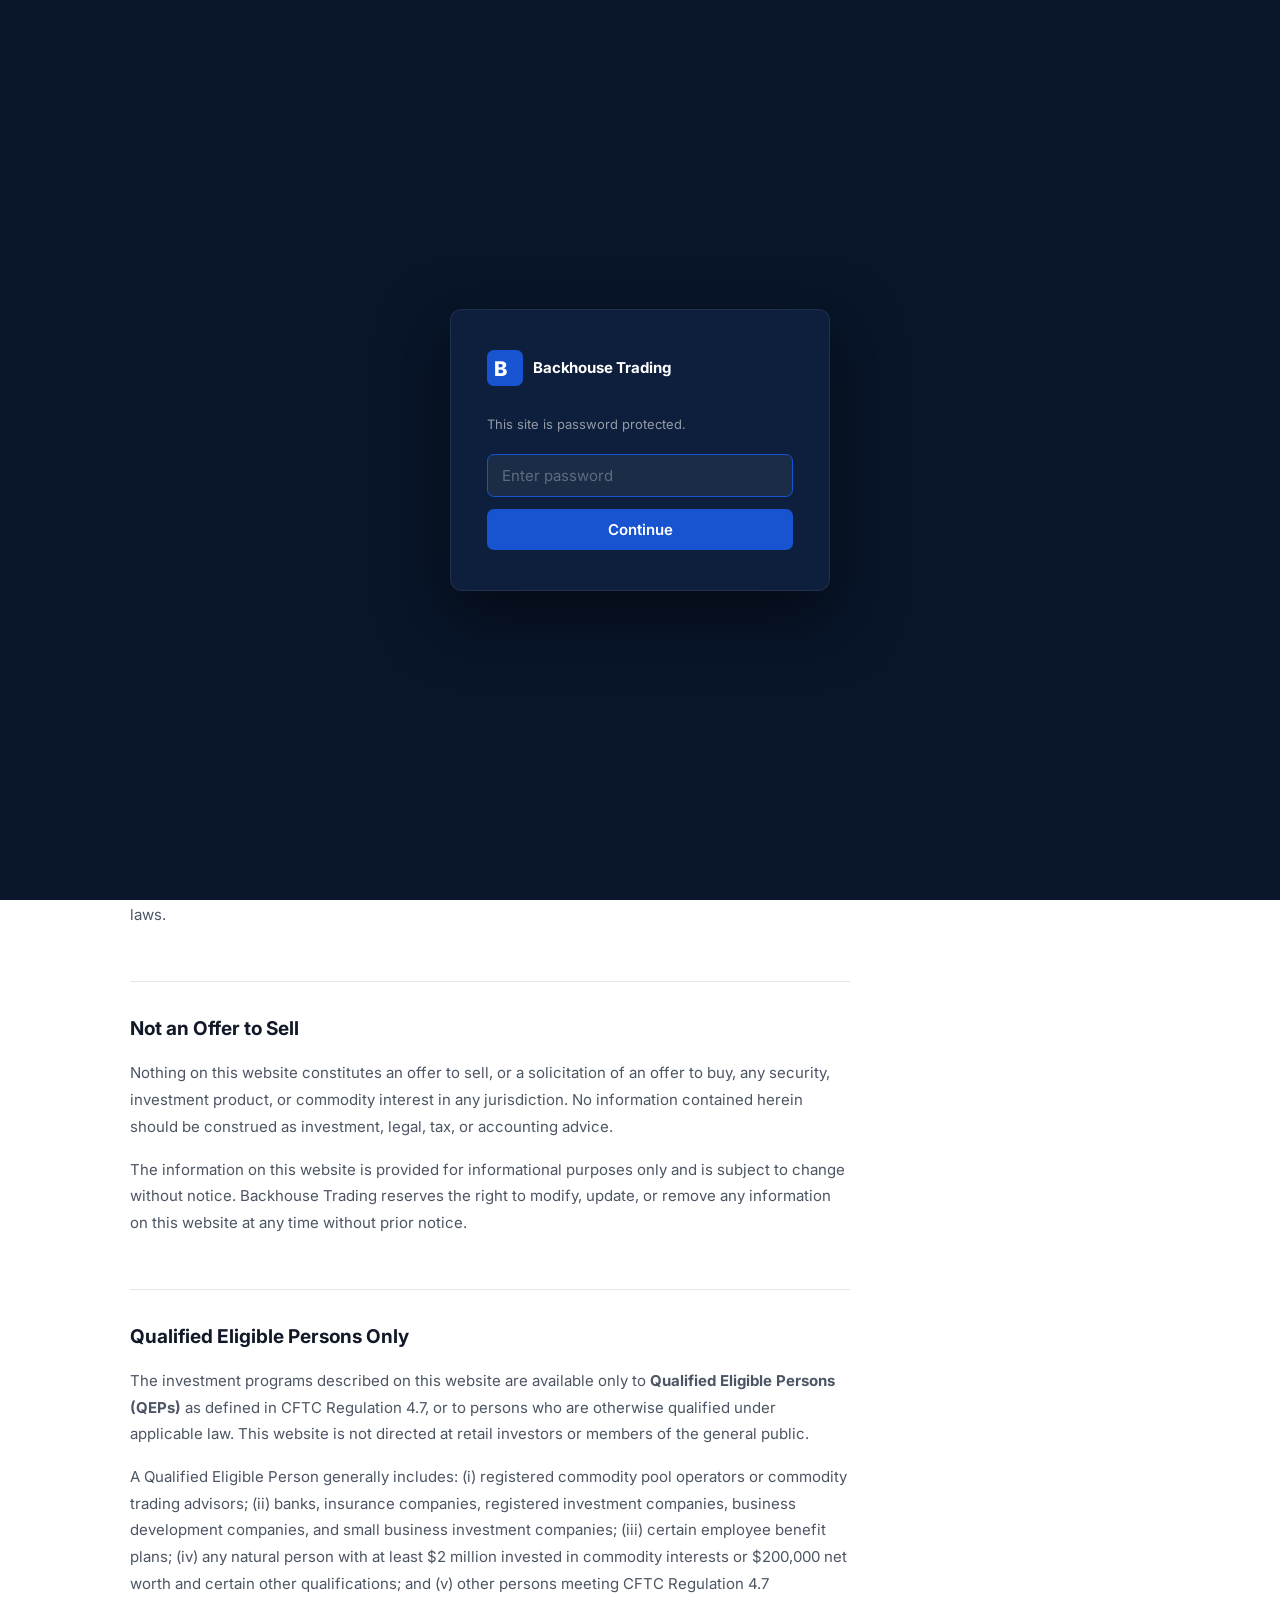
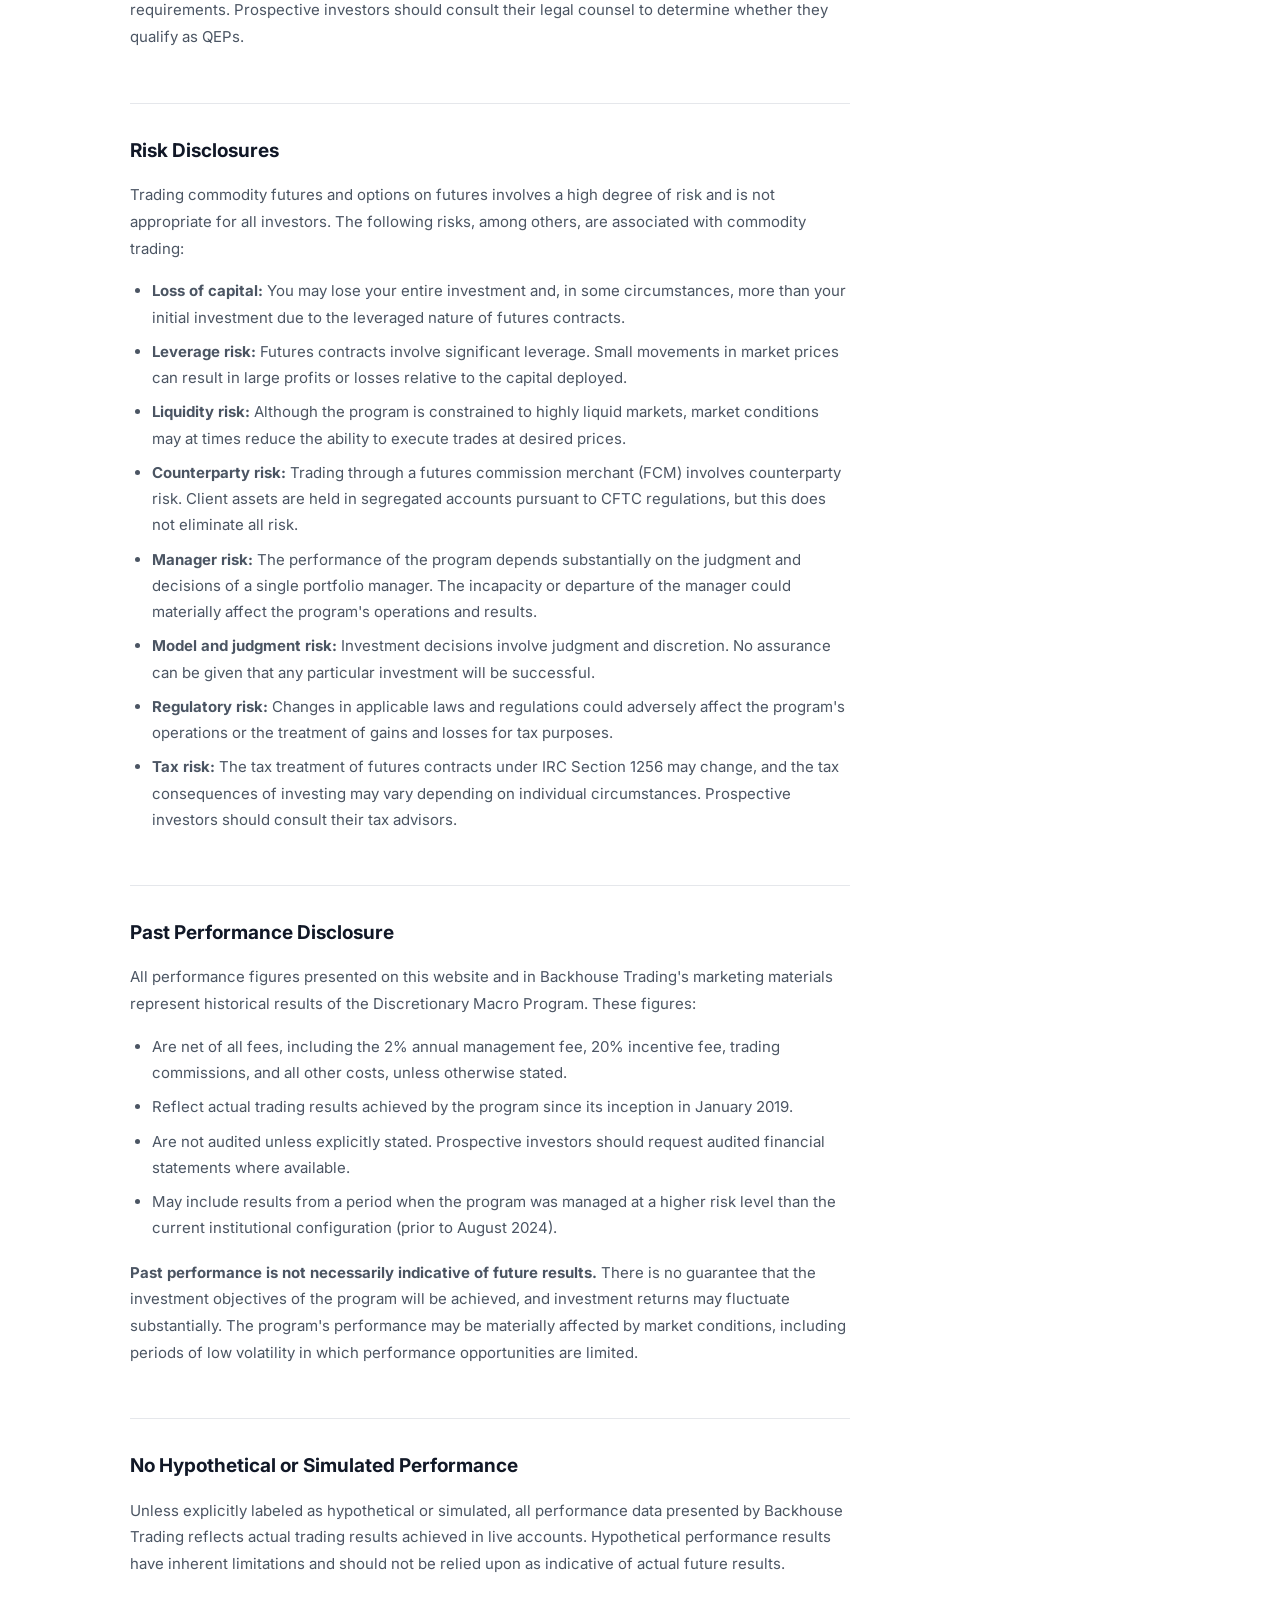
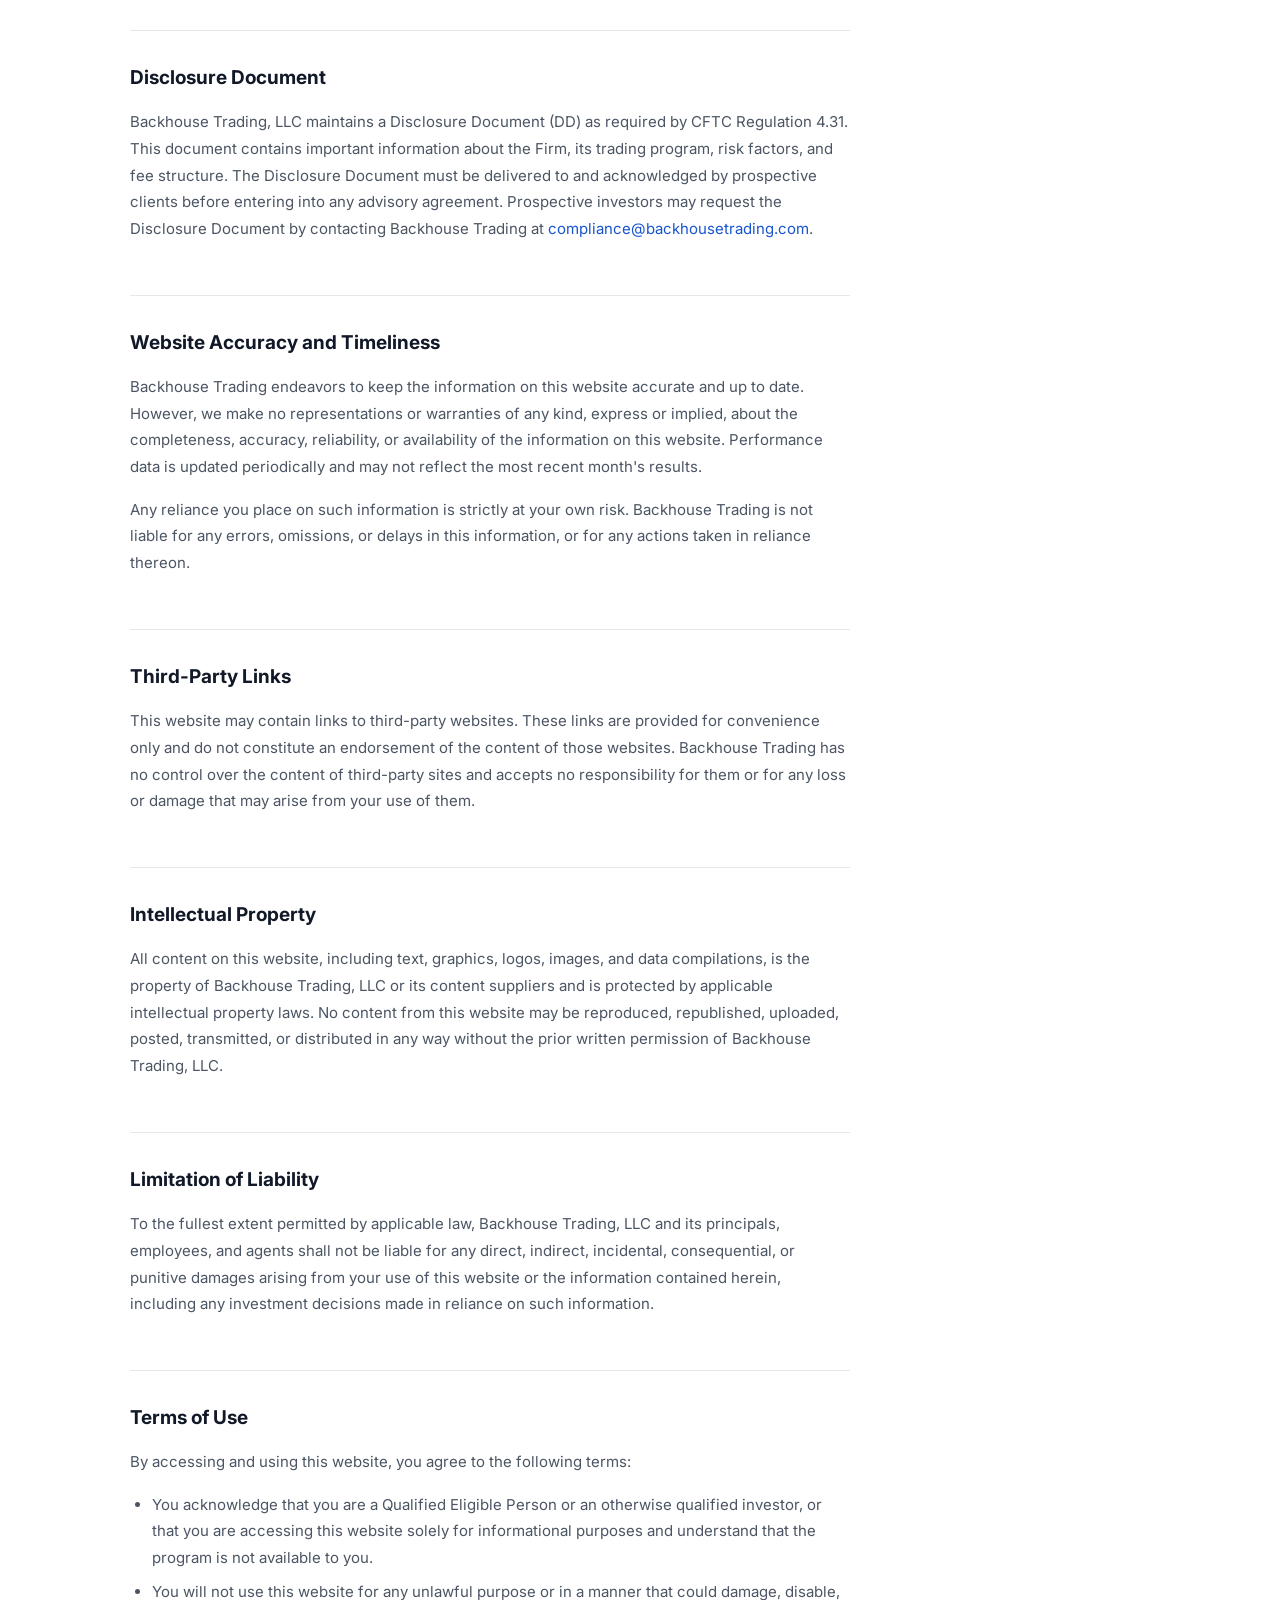
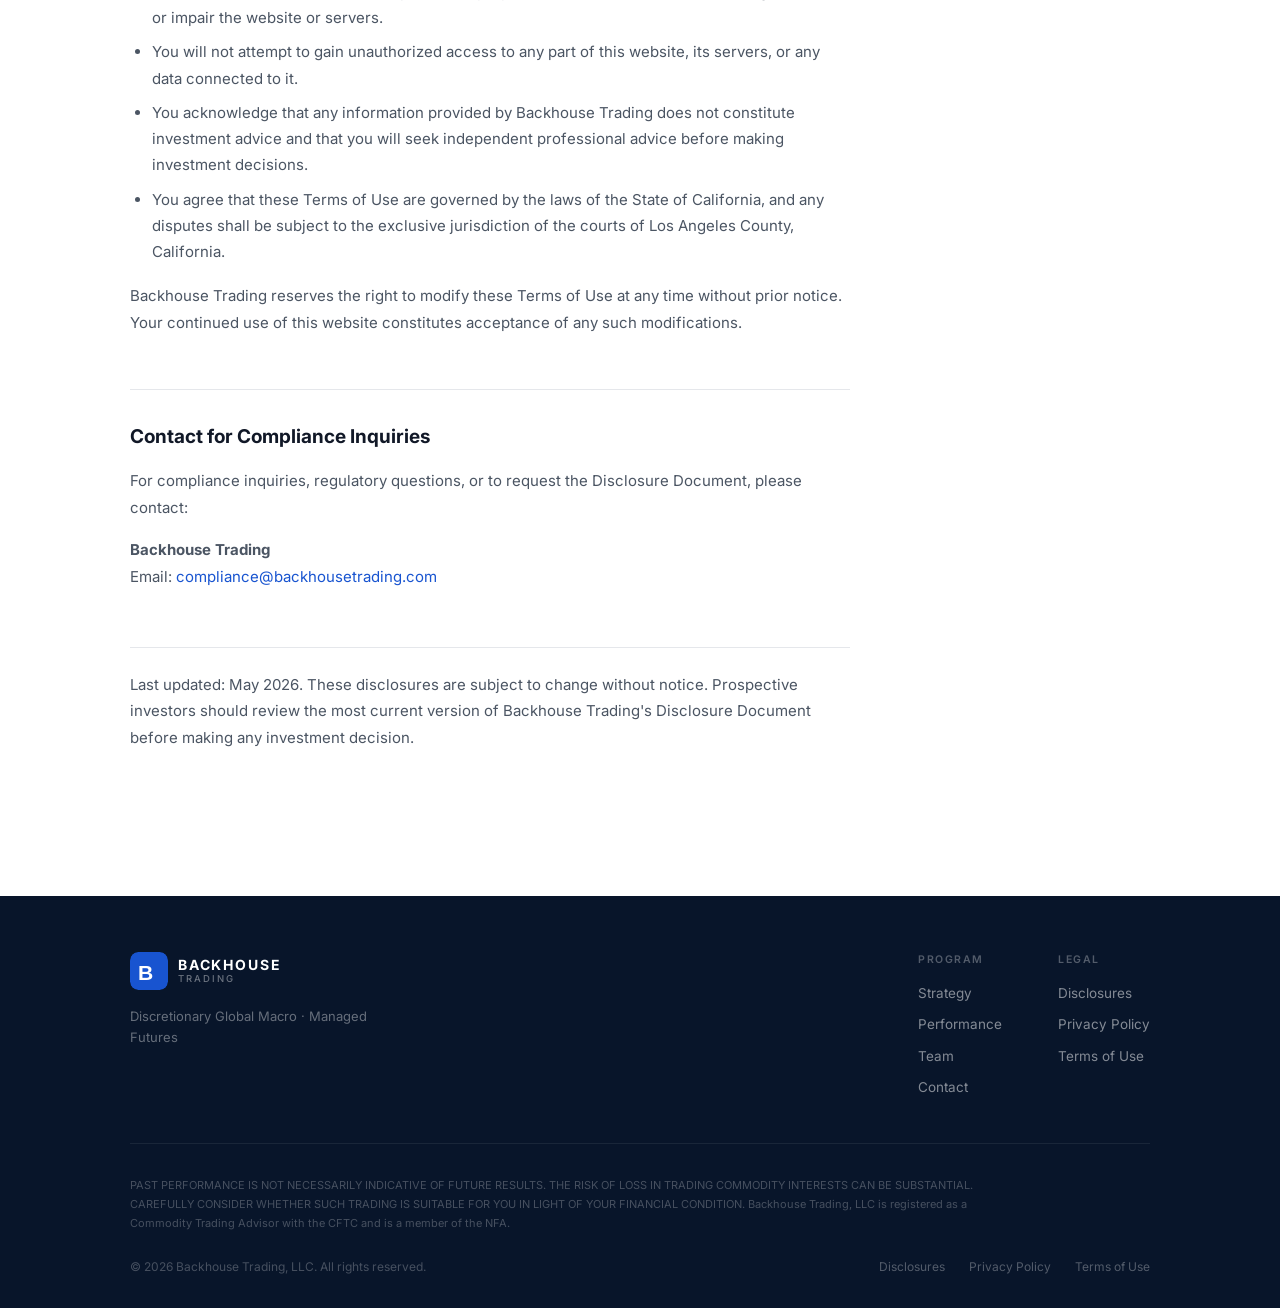
==== commit a346d0c8: "password protection" ====
--- a/legal.html
+++ b/legal.html
@@ -8,6 +8,7 @@
   <meta name="robots" content="noindex, nofollow">
   <link rel="stylesheet" href="assets/css/styles.css">
   <link rel="icon" type="image/svg+xml" href="data:image/svg+xml,<svg xmlns='http://www.w3.org/2000/svg' viewBox='0 0 32 32'><rect width='32' height='32' rx='6' fill='%231854D0'/><text x='6' y='23' font-family='Inter,sans-serif' font-size='18' font-weight='800' fill='white'>B</text></svg>">
+  <script src="assets/js/gate.js"></script>
 </head>
 <body>
 
